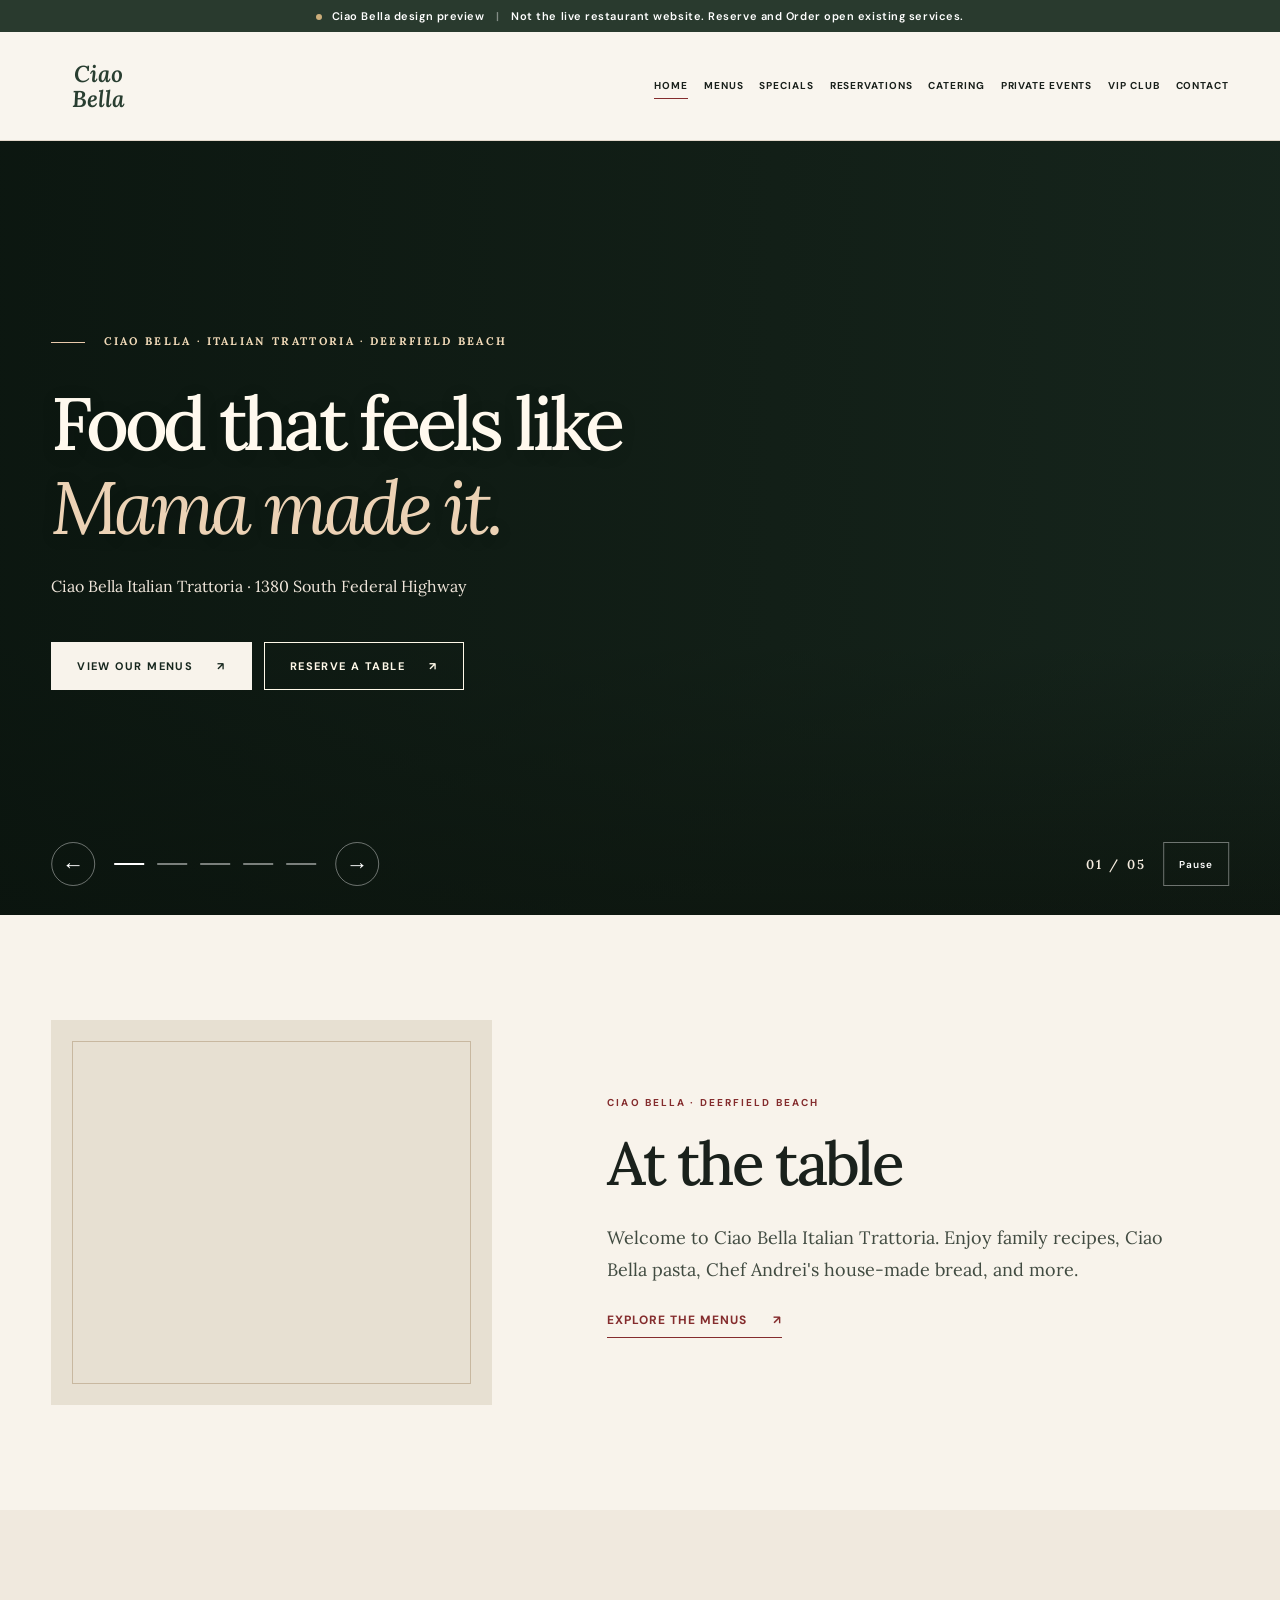
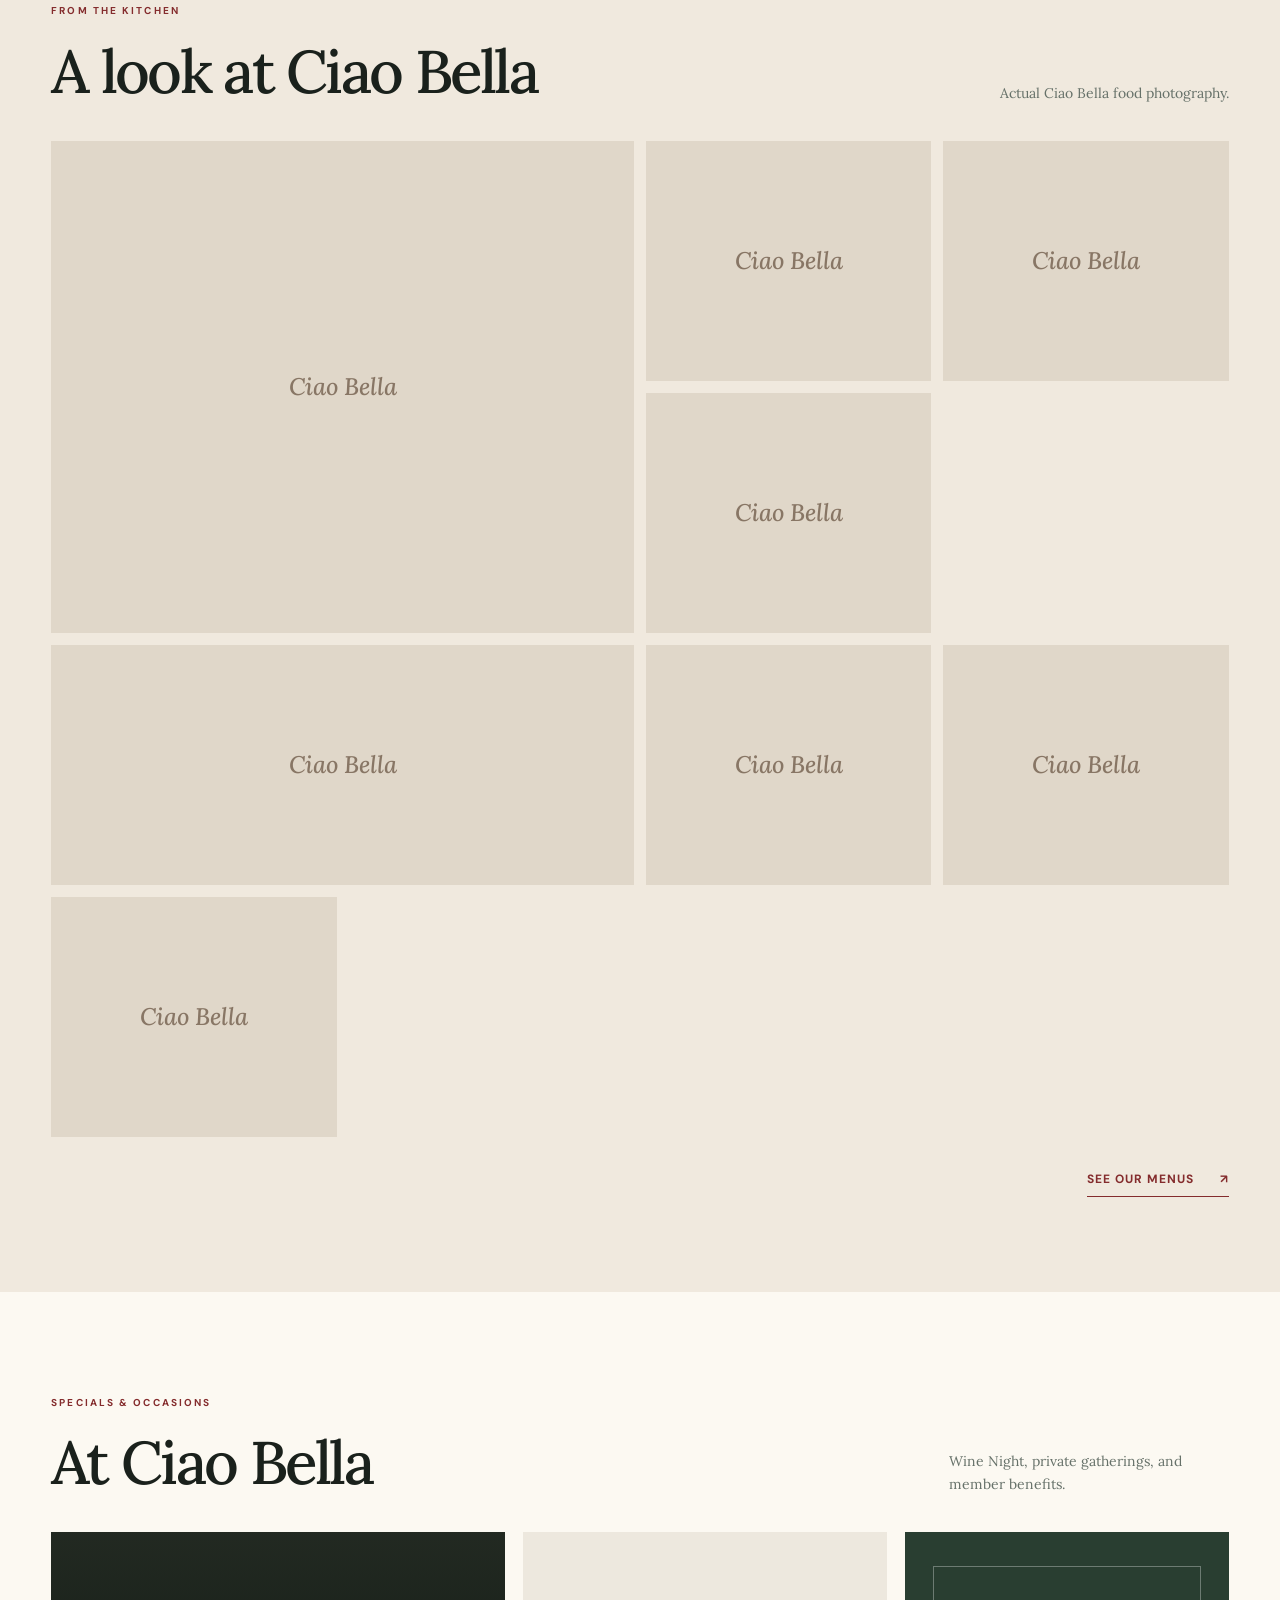
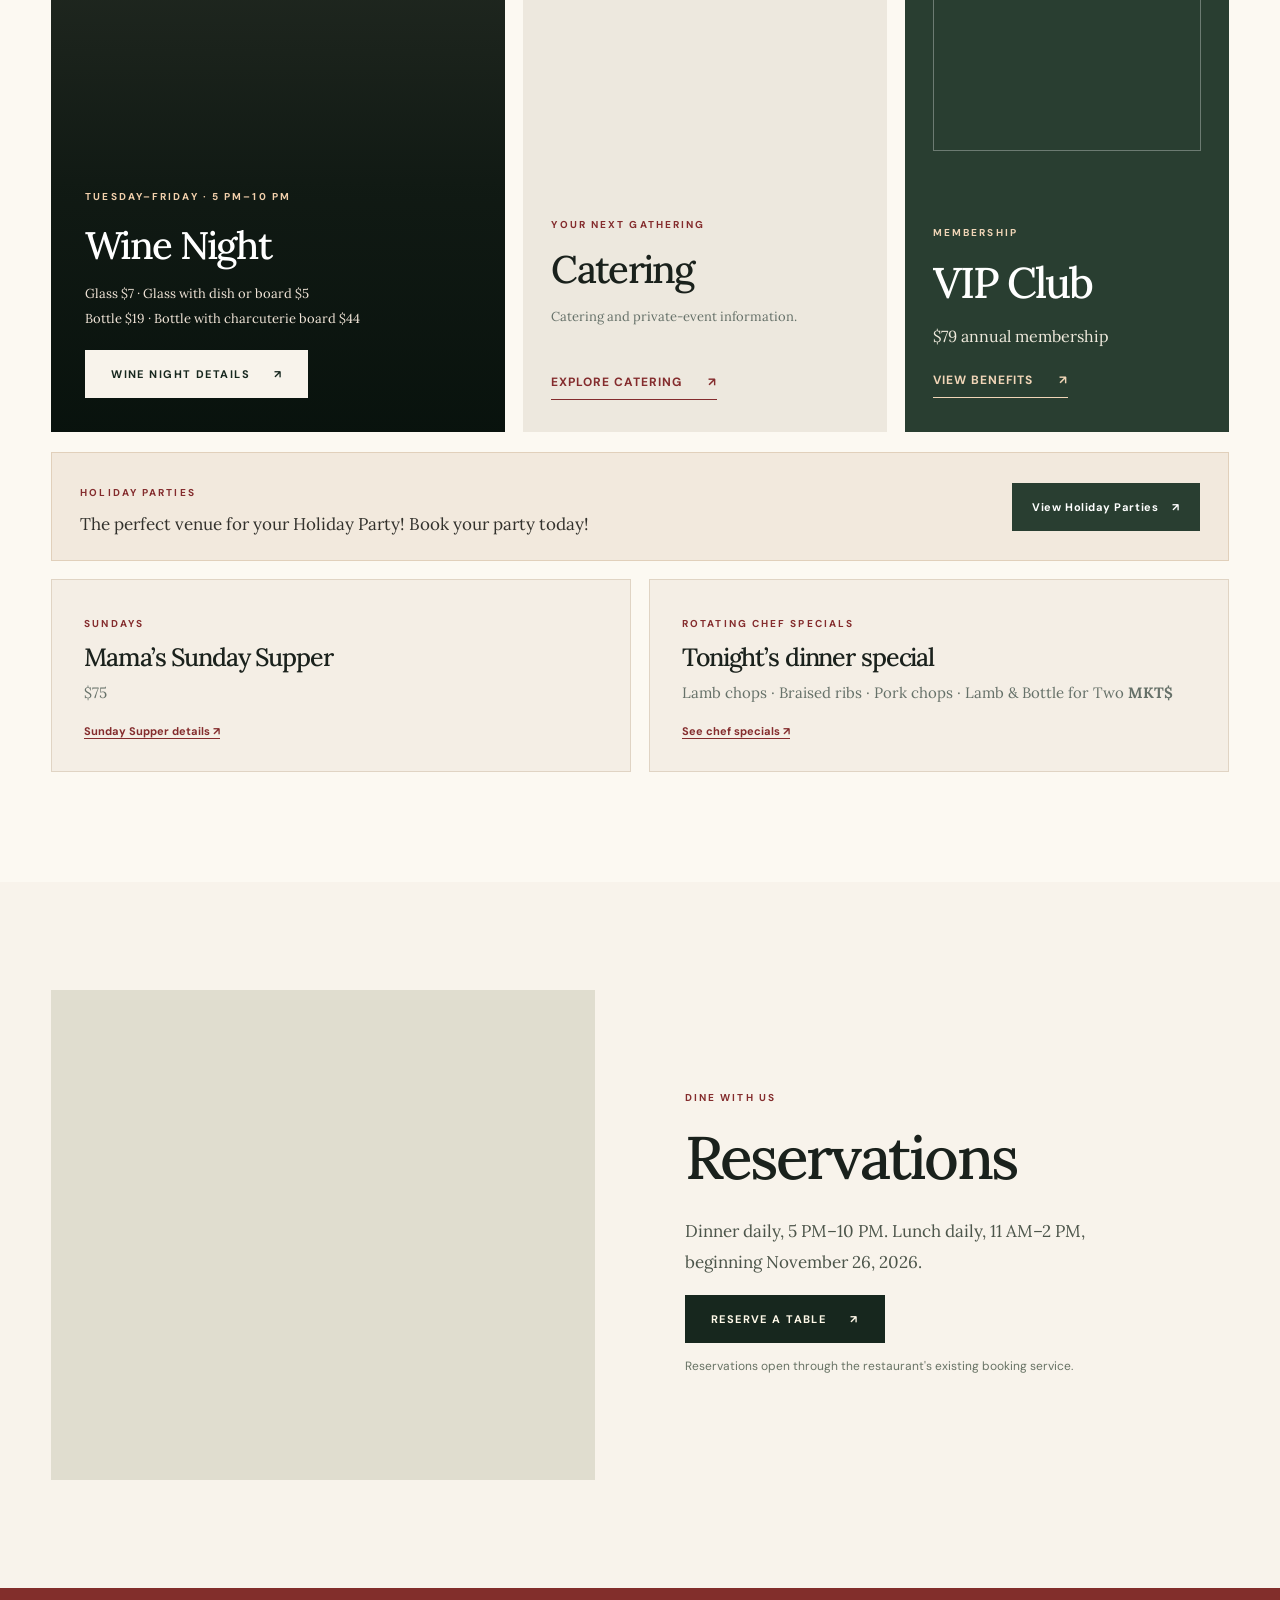
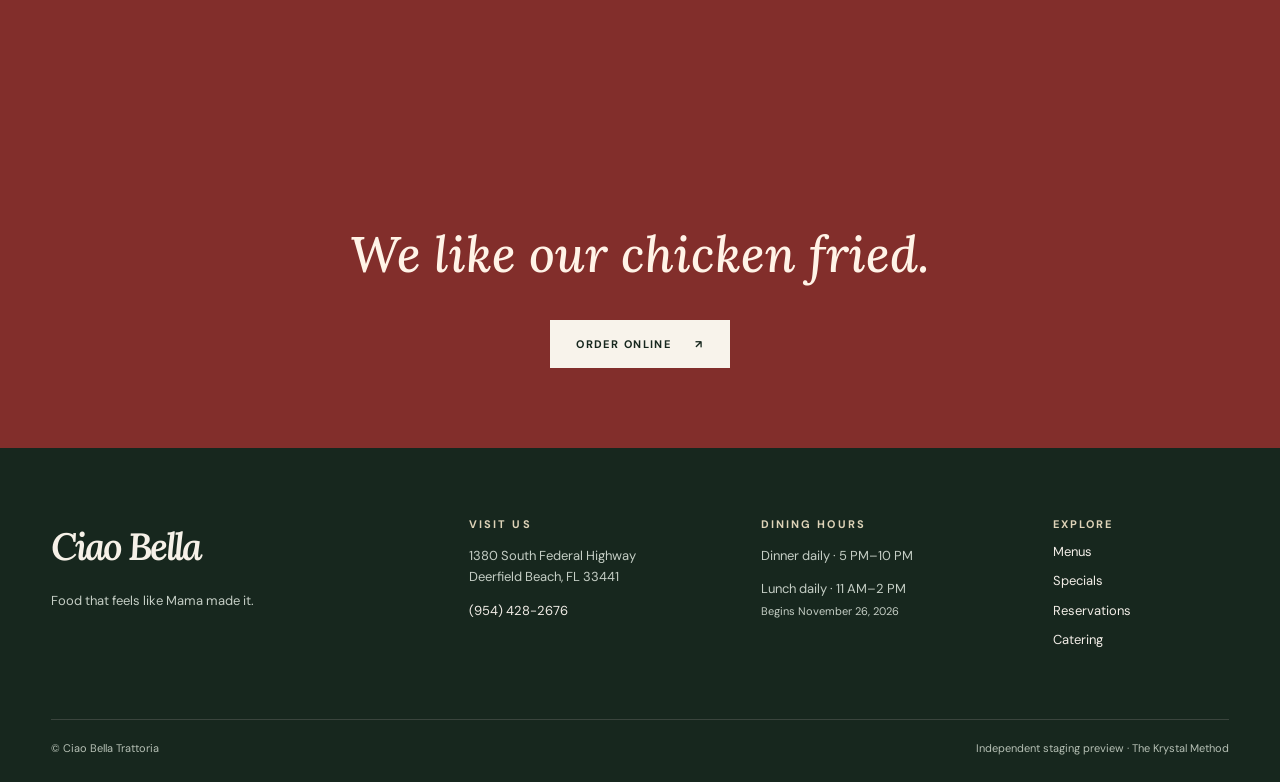
==== site/index.html @ 26177764 "P1/P2: prevent holiday overlay from inflating initial LCP and expose manual open button" ====
<!doctype html>
<html lang="en"><head><meta charset="utf-8"><meta name="viewport" content="width=device-width, initial-scale=1">
<meta name="robots" content="noindex,follow,noarchive"><meta name="theme-color" content="#18211b">
<meta name="description" content="Visit Ciao Bella Italian Trattoria in Deerfield Beach, Florida. Explore menus, Wine Night, current hours, reservations and catering."><title>Ciao Bella Italian Trattoria | Deerfield Beach, FL</title>
<link rel="preconnect" href="https://fonts.googleapis.com"><link rel="preconnect" href="https://fonts.gstatic.com" crossorigin>
<link href="https://fonts.googleapis.com/css2?family=Lora:wght@400;500;600;700&family=DM+Sans:wght@400;500;600;700&display=swap" rel="stylesheet">
<link rel="stylesheet" href="styles.css"><link rel="stylesheet" href="home.css"><script src="app.js" defer></script><script src="home.js" defer></script>
<meta property="og:site_name" content="Ciao Bella Italian Trattoria"><meta property="og:type" content="website"><meta property="og:locale" content="en_US">
<meta property="og:title" content="Ciao Bella Italian Trattoria | Deerfield Beach, FL"><meta property="og:description" content="Visit Ciao Bella Italian Trattoria in Deerfield Beach, Florida. Explore menus, Wine Night, current hours, reservations and catering.">
<meta property="og:url" content="https://krystal929-afk.github.io/Ciao-Bella/index.html"><meta property="og:image" content="https://krystal929-afk.github.io/Ciao-Bella/assets/3635.webp">
<meta property="og:image:alt" content="Authentic food photography from Ciao Bella Italian Trattoria">
<meta name="twitter:card" content="summary_large_image"><link rel="icon" type="image/png" href="assets/3640.png">
<link rel="preload" as="image" href="assets/3635.webp" fetchpriority="high">
<script type="application/ld+json">{"@context":"https://schema.org","@type":"Restaurant","@id":"https://krystal929-afk.github.io/Ciao-Bella/#restaurant","name":"Ciao Bella Italian Trattoria","servesCuisine":"Italian","telephone":"+1-954-428-2676","address":{"@type":"PostalAddress","streetAddress":"1380 South Federal Highway","addressLocality":"Deerfield Beach","addressRegion":"FL","postalCode":"33441","addressCountry":"US"},"openingHoursSpecification":[{"@type":"OpeningHoursSpecification","dayOfWeek":["Monday","Tuesday","Wednesday","Thursday","Friday","Saturday","Sunday"],"opens":"17:00","closes":"22:00"}],"menu":"https://krystal929-afk.github.io/Ciao-Bella/menus.html"}</script>
</head>
<body class="home-upgrade">
<div class="preview"><span class="dot" aria-hidden="true"></span> Ciao Bella design preview <span class="preview-split">|</span> Not the live restaurant website. Reserve and Order open existing services.</div>
<header class="header"><div class="header-inner">
<a class="brand cb-header-brand" href="index.html" aria-label="Ciao Bella Trattoria home"><img class="cb-header-logo" src="assets/3640.png" alt="Ciao Bella Italian Trattoria" width="88" height="88"><span class="cb-fallback-logo" aria-hidden="true">Ciao Bella</span></a>
<button class="nav-toggle" aria-expanded="false" aria-controls="site-navigation" aria-label="Open navigation"><span></span><span></span><span></span></button>
<nav id="site-navigation" class="nav" aria-label="Main navigation"><a class="active" href="index.html" aria-current="page">Home</a><a class="" href="menus.html" >Menus</a><a class="" href="specials.html" >Specials</a><a class="" href="reservations.html" >Reservations</a><a class="" href="catering.html" >Catering</a><a class="" href="events.html" >Private Events</a><a class="" href="vip.html" >VIP Club</a><a class="" href="contact.html" >Contact</a></nav></div></header>
<main id="main" class="cb-main">
<section class="cb-hero" aria-roledescription="carousel" aria-label="Ciao Bella restaurant photography">
  <div class="cb-slides" id="cbHeroSlides"><figure class="cb-slide is-active" data-hero-slide aria-hidden="false"><img src="assets/3635.webp" alt="Ciao Bella seafood presented on a wooden serving board" style="object-position:center 48%" fetchpriority="high" loading="eager" decoding="async" width="1440" height="1440"></figure>
<figure class="cb-slide " data-hero-slide aria-hidden="true"><img data-src="assets/3639.webp" alt="Ciao Bella pizza served on a white plate" style="object-position:center 55%" loading="lazy" decoding="async" width="1440" height="1440"></figure>
<figure class="cb-slide " data-hero-slide aria-hidden="true"><img data-src="assets/3647.webp" alt="Ciao Bella salmon dish with tomatoes and mozzarella" style="object-position:center 48%" loading="lazy" decoding="async" width="1440" height="1440"></figure>
<figure class="cb-slide " data-hero-slide aria-hidden="true"><img data-src="assets/3650.webp" alt="Ciao Bella calamari platter with marinara sauce and lemon" style="object-position:center 55%" loading="lazy" decoding="async" width="1440" height="1440"></figure>
<figure class="cb-slide " data-hero-slide aria-hidden="true"><img data-src="assets/3656.webp" alt="Ciao Bella pasta with shrimp" style="object-position:center 53%" loading="lazy" decoding="async" width="1440" height="1440"></figure></div>
  <div class="cb-hero-shade" aria-hidden="true"></div>
  <div class="cb-hero-content container">
    <div class="cb-hero-label"><span class="cb-ornament"></span> CIAO BELLA · ITALIAN TRATTORIA · DEERFIELD BEACH</div>
    <h1>Food that feels like<br><em>Mama made it.</em></h1>
    <p>Ciao Bella Italian Trattoria · 1380 South Federal Highway</p>
    <div class="cb-actions"><a class="cb-cta cb-cta-light" href="menus.html">View our menus<span aria-hidden="true">↗</span></a><a class="cb-cta cb-cta-line" href="https://ciaobellatrattoria.com/reservations?destination=reservations&promotion=reservations&source=pop_up&spot_id=344525" target="_blank" rel="noopener noreferrer">Reserve a table<span aria-hidden="true">↗</span></a></div>
  </div>
  <div class="cb-hero-bottom container">
    <div class="cb-carousel-nav" aria-label="Food photo controls">
      <button class="cb-carousel-arrow" type="button" data-slide-prev aria-label="Previous photo">←</button>
      <div class="cb-dots" role="group" aria-label="Choose hero photo"><button type="button" class="cb-dot active" aria-label="Show photo 1" aria-pressed="true" data-slide-to="0"></button><button type="button" class="cb-dot " aria-label="Show photo 2" aria-pressed="false" data-slide-to="1"></button><button type="button" class="cb-dot " aria-label="Show photo 3" aria-pressed="false" data-slide-to="2"></button><button type="button" class="cb-dot " aria-label="Show photo 4" aria-pressed="false" data-slide-to="3"></button><button type="button" class="cb-dot " aria-label="Show photo 5" aria-pressed="false" data-slide-to="4"></button></div>
      <button class="cb-carousel-arrow" type="button" data-slide-next aria-label="Next photo">→</button>
    </div>
    <p class="cb-count" aria-live="off"><span id="cbSlideNumber">01</span> / 05</p>
    <button type="button" class="cb-pause" data-slide-pause aria-label="Pause photo carousel">Pause</button>
  </div>
</section>
<section class="cb-intro section container">
  <div class="cb-intro-mark cb-reveal"><img src="assets/3640.png" alt="Ciao Bella Italian Trattoria original restaurant logo" width="420" height="420" loading="lazy" decoding="async"></div>
  <div class="cb-intro-copy cb-reveal"><span class="cb-kicker">CIAO BELLA · DEERFIELD BEACH</span><h2>At the table</h2><p>Welcome to Ciao Bella Italian Trattoria. Enjoy family recipes, Ciao Bella pasta, Chef Andrei's house-made bread, and more.</p><a class="cb-textlink" href="menus.html">Explore the menus <span aria-hidden="true">↗</span></a></div>
</section>
<section class="cb-gallery-section section" id="gallery"><div class="container">
  <div class="cb-section-header cb-reveal"><div><span class="cb-kicker">FROM THE KITCHEN</span><h2>A look at Ciao Bella</h2></div><p>Actual Ciao Bella food photography.</p></div>
  <div class="cb-gallery-grid"><button class="cb-gallery-card cb-reveal" type="button" data-gallery="0" aria-label="View photo 1: Seafood on a wooden serving board"><img src="assets/3635.webp" alt="Seafood on a wooden serving board" width="1000" height="1000" loading="lazy" decoding="async"><span class="cb-gallery-expand" aria-hidden="true">↗</span></button>
<button class="cb-gallery-card cb-reveal" type="button" data-gallery="1" aria-label="View photo 2: Close-up of a freshly baked pizza"><img src="assets/3636.webp" alt="Close-up of a freshly baked pizza" width="1000" height="1000" loading="lazy" decoding="async"><span class="cb-gallery-expand" aria-hidden="true">↗</span></button>
<button class="cb-gallery-card cb-reveal" type="button" data-gallery="2" aria-label="View photo 3: Breaded Italian entrée served with pasta"><img src="assets/3637.webp" alt="Breaded Italian entrée served with pasta" width="1000" height="1000" loading="lazy" decoding="async"><span class="cb-gallery-expand" aria-hidden="true">↗</span></button>
<button class="cb-gallery-card cb-reveal" type="button" data-gallery="3" aria-label="View photo 4: Pizza on a white plate"><img src="assets/3639.webp" alt="Pizza on a white plate" width="1000" height="1000" loading="lazy" decoding="async"><span class="cb-gallery-expand" aria-hidden="true">↗</span></button>
<button class="cb-gallery-card cb-reveal" type="button" data-gallery="4" aria-label="View photo 5: Salmon, tomatoes, and mozzarella on a plate"><img src="assets/3647.webp" alt="Salmon, tomatoes, and mozzarella on a plate" width="1000" height="1000" loading="lazy" decoding="async"><span class="cb-gallery-expand" aria-hidden="true">↗</span></button>
<button class="cb-gallery-card cb-reveal" type="button" data-gallery="5" aria-label="View photo 6: Calamari platter with lemon and sauce"><img src="assets/3650.webp" alt="Calamari platter with lemon and sauce" width="1000" height="1000" loading="lazy" decoding="async"><span class="cb-gallery-expand" aria-hidden="true">↗</span></button>
<button class="cb-gallery-card cb-reveal" type="button" data-gallery="6" aria-label="View photo 7: Tiramisu on a white plate"><img src="assets/3653.webp" alt="Tiramisu on a white plate" width="1000" height="1000" loading="lazy" decoding="async"><span class="cb-gallery-expand" aria-hidden="true">↗</span></button>
<button class="cb-gallery-card cb-reveal" type="button" data-gallery="7" aria-label="View photo 8: Shrimp pasta served in a bowl"><img src="assets/3656.webp" alt="Shrimp pasta served in a bowl" width="1000" height="1000" loading="lazy" decoding="async"><span class="cb-gallery-expand" aria-hidden="true">↗</span></button></div>
  <div class="cb-below-gallery cb-reveal"><a class="cb-textlink" href="menus.html">See our menus <span aria-hidden="true">↗</span></a></div>
</div></section>
<section class="cb-specials section" id="promotions"><div class="container">
  <div class="cb-section-header cb-reveal"><div><span class="cb-kicker">SPECIALS &amp; OCCASIONS</span><h2>At Ciao Bella</h2></div><p>Wine Night, private gatherings, and member benefits.</p></div>
  <div class="cb-promo-cards">
    <article class="cb-promo cb-promo-wine cb-reveal"><img src="assets/3638.webp" alt="Ciao Bella wine display" loading="lazy" decoding="async" width="1440" height="960"><div class="cb-promo-overlay"></div><div class="cb-promo-content"><span class="cb-kicker">TUESDAY–FRIDAY · 5 PM–10 PM</span><h3>Wine Night</h3><p>Glass $7 · Glass with dish or board $5<br>Bottle $19 · Bottle with charcuterie board $44</p><button type="button" class="cb-cta cb-cta-light" data-promo="wine">Wine Night details <span aria-hidden="true">↗</span></button></div></article>
    <article class="cb-promo cb-promo-catering cb-reveal"><div class="cb-promo-picture"><img src="assets/3656.webp" alt="Ciao Bella shrimp pasta" loading="lazy" decoding="async" width="1440" height="1109"></div><div class="cb-promo-body"><span class="cb-kicker">YOUR NEXT GATHERING</span><h3>Catering</h3><p>Catering and private-event information.</p><button type="button" class="cb-textlink cb-text-button" data-promo="catering">Explore catering <span aria-hidden="true">↗</span></button></div></article>
    <article class="cb-promo cb-promo-vip cb-reveal"><div class="cb-promo-vip-logo"><img src="assets/3640.png" alt="" loading="lazy" decoding="async" width="260" height="260"></div><div class="cb-promo-vip-body"><span class="cb-kicker">MEMBERSHIP</span><h3>VIP Club</h3><p>$79 annual membership</p><button type="button" class="cb-textlink cb-text-button" data-promo="vip">View benefits <span aria-hidden="true">↗</span></button></div></article>
  </div>
  <div class="cb-holiday-quick cb-reveal"><div><span class="cb-kicker">HOLIDAY PARTIES</span><p>The perfect venue for your Holiday Party! Book your party today!</p></div><button type="button" class="cb-holiday-show" data-open-holiday>View Holiday Parties <span aria-hidden="true">↗</span></button></div>
  <div class="cb-weekly-strip cb-reveal"><div><span class="cb-kicker">SUNDAYS</span><h3>Mama’s Sunday Supper</h3><p>$75</p><a href="specials.html#sunday-supper">Sunday Supper details ↗</a></div><div><span class="cb-kicker">ROTATING CHEF SPECIALS</span><h3>Tonight’s dinner special</h3><p>Lamb chops · Braised ribs · Pork chops · Lamb &amp; Bottle for Two <strong>MKT$</strong></p><a href="specials.html#chef-specials">See chef specials ↗</a></div></div>
</div></section>
<section class="cb-visit section container"><div class="cb-visit-photo cb-reveal"><img src="assets/3637.webp" alt="Ciao Bella Italian entrée with pasta" loading="lazy" decoding="async" width="1440" height="1440"></div><div class="cb-visit-copy cb-reveal"><span class="cb-kicker">DINE WITH US</span><h2>Reservations</h2><p>Dinner daily, 5 PM–10 PM. Lunch daily, 11 AM–2 PM, beginning November 26, 2026.</p><a class="cb-cta cb-cta-dark" href="https://ciaobellatrattoria.com/reservations?destination=reservations&promotion=reservations&source=pop_up&spot_id=344525" target="_blank" rel="noopener noreferrer">Reserve a table <span aria-hidden="true">↗</span></a><p class="cb-service-note">Reservations open through the restaurant's existing booking service.</p></div></section>
<section class="cb-closing"><div class="container cb-closing-inner cb-reveal"><img src="assets/3640.png" alt="Ciao Bella Italian Trattoria logo" loading="lazy" decoding="async" width="160" height="160"><p>We like our chicken fried.</p><a class="cb-cta cb-cta-light" href="https://slicelife.com/restaurants/fl/deerfield-beach/33441/ciao-bella-trattoria-deerfield-beach/menu?destination=order&amp;promotion=order_online&amp;source=pop_up&amp;spot_id=344525" target="_blank" rel="noopener noreferrer">Order online <span aria-hidden="true">↗</span></a></div></section>
</main>
<div class="cb-mobile-actions" aria-label="Quick restaurant actions"><a href="https://ciaobellatrattoria.com/reservations?destination=reservations&promotion=reservations&source=pop_up&spot_id=344525" target="_blank" rel="noopener noreferrer">Reserve <span aria-hidden="true">↗</span></a><a href="https://slicelife.com/restaurants/fl/deerfield-beach/33441/ciao-bella-trattoria-deerfield-beach/menu?destination=order&amp;promotion=order_online&amp;source=pop_up&amp;spot_id=344525" target="_blank" rel="noopener noreferrer">Order online <span aria-hidden="true">↗</span></a></div>

<dialog id="cbHolidayDialog" class="cb-holiday-dialog" aria-labelledby="cbHolidayTitle" aria-describedby="cbHolidayCopy">
  <div class="cb-holiday-content">
    <button type="button" class="cb-holiday-close" data-close-holiday aria-label="Close Holiday Parties popup">×</button>
    <h2 id="cbHolidayTitle">HOLIDAY PARTIES</h2>
    <img class="cb-holiday-art" src="assets/holiday-party-original.jpg" alt="Original Holiday Party graphic: Making your Holiday Party Easy &amp; Fun! Weekends &amp; evenings are booking fast, so reach out for options &amp; availability. Can't wait to celebrate together!" width="1000" height="667" loading="eager" decoding="async">
    <p id="cbHolidayCopy">The perfect venue for your Holiday Party! Book your party today!</p>
    <a class="cb-holiday-book" href="https://ciaobellatrattoria.com/-party?destination=private_parties&amp;promotion=holiday_party&amp;source=pop_up&amp;spot_id=344525" target="_blank" rel="noopener noreferrer">Book your party</a>
  </div>
</dialog>
<dialog id="cbGalleryDialog" class="cb-gallery-dialog" aria-label="Ciao Bella photo viewer">
  <div class="cb-gallery-dialog-inner"><button class="cb-dialog-close" type="button" data-close-gallery aria-label="Close photo viewer">×</button><button type="button" class="cb-lightbox-arrow" data-gallery-prev aria-label="Previous gallery photo">←</button><figure><img id="cbGalleryLarge" src="" alt="" width="1200" height="1200"><figcaption id="cbGalleryCaption"></figcaption></figure><button type="button" class="cb-lightbox-arrow" data-gallery-next aria-label="Next gallery photo">→</button></div>
</dialog>
<dialog id="cbPromoDialog" class="cb-promo-dialog" aria-label="Ciao Bella promotion details">
 <button class="cb-dialog-close" type="button" data-close-promo aria-label="Close promotion">×</button>
 <div class="cb-promo-dialog-img" id="cbPromoImageWrap"><img id="cbPromoImage" src="" alt="" width="900" height="700"></div>
 <div class="cb-promo-dialog-body"><span class="cb-kicker" id="cbPromoLabel"></span><h2 id="cbPromoTitle"></h2><div id="cbPromoDescription"></div><a id="cbPromoLink" class="cb-cta cb-cta-dark" href="">Learn more <span aria-hidden="true">↗</span></a></div>
</dialog>
<footer class="footer"><div class="footer-main container">
<div class="footer-brand"><div class="brand-script">Ciao Bella</div><p>Food that feels like Mama made it.</p></div>
<div><div class="eyebrow light">VISIT US</div><address>1380 South Federal Highway<br>Deerfield Beach, FL 33441</address><a href="tel:+19544282676">(954) 428-2676</a></div>
<div><div class="eyebrow light">DINING HOURS</div><p>Dinner daily · 5 PM–10 PM</p><p>Lunch daily · 11 AM–2 PM<br><small>Begins November 26, 2026</small></p></div>
<div><div class="eyebrow light">EXPLORE</div><a href="menus.html">Menus</a><a href="specials.html">Specials</a><a href="reservations.html">Reservations</a><a href="catering.html">Catering</a></div>
</div><div class="footer-bottom container"><span>© Ciao Bella Trattoria</span><span>Independent staging preview · The Krystal Method</span></div></footer>
</body></html>
---- site/styles.css ----
:root{--ink:#1a211c;--muted:#667169;--cream:#f7f6f0;--white:#fff;--wine:#842c2d;--olive:#3a5947;--line:#deded5;--serif:"Lora",Georgia,serif;--sans:"DM Sans",Arial,sans-serif}*{box-sizing:border-box}html{scroll-behavior:smooth}body{margin:0;color:var(--ink);background:var(--white);font:16px/1.65 var(--sans);-webkit-font-smoothing:antialiased}a{color:inherit;text-underline-offset:4px}button,input,select,textarea{font:inherit}button{cursor:pointer}a:focus-visible,button:focus-visible,input:focus-visible,select:focus-visible,textarea:focus-visible{outline:3px solid var(--wine);outline-offset:3px}.container{width:min(1200px,calc(100% - 8vw));margin-inline:auto}.preview{background:#293a2e;color:#fff;text-align:center;padding:7px 18px;font-size:11px;font-weight:600;letter-spacing:.05em}.dot{display:inline-block;vertical-align:middle;width:6px;height:6px;border-radius:50%;background:#cbad7a;margin-right:6px}.preview-split{opacity:.42;margin:0 8px}.header{position:sticky;top:0;background:rgba(255,255,255,.97);z-index:20;border-bottom:1px solid var(--line);backdrop-filter:blur(12px)}.header-inner{margin:0 auto;padding:14px 4vw;max-width:1500px;display:flex;gap:36px;align-items:center;justify-content:space-between}.brand{display:flex;min-width:170px;flex-direction:column;text-decoration:none;line-height:1;text-align:center}.brand-script{font-family:var(--serif);font-size:29px;font-style:italic;letter-spacing:-.07em;font-weight:600}.brand-rule{font-size:8px;letter-spacing:.32em;margin-top:7px}.nav{display:flex;align-items:center;justify-content:flex-end;gap:clamp(8px,1.25vw,22px)}.nav a{white-space:nowrap;font-size:11px;text-decoration:none;font-weight:700;text-transform:uppercase;letter-spacing:.085em;padding:8px 0;position:relative}.nav a:after{content:"";height:1px;background:var(--wine);position:absolute;bottom:3px;left:0;width:0;transition:width .2s}.nav a.active:after,.nav a:hover:after{width:100%}.nav-toggle{display:none;border:0;background:transparent;padding:9px}.nav-toggle span{display:block;height:2px;width:24px;background:var(--ink);margin:5px}.eyebrow{font-size:11px;font-weight:700;letter-spacing:.19em;text-transform:uppercase;color:var(--wine)}.eyebrow.light{color:#ded3b8}.tiny-line{display:inline-block;width:25px;border-top:1px solid var(--wine);margin:0 9px 4px 0}h1,h2,h3,p{margin-top:0}h1,h2,h3{font-family:var(--serif);font-weight:500;letter-spacing:-.045em;line-height:1.15}h1{font-size:clamp(44px,5.3vw,86px)}h2{font-size:clamp(32px,3.5vw,51px)}h3{font-size:clamp(21px,2vw,31px)}p{color:var(--muted)}.hero{background:var(--cream);overflow:hidden}.hero-inner{min-height:655px;display:grid;grid-template-columns:1.05fr .95fr;align-items:stretch}.hero-copy{padding:125px 48px 105px 0;display:flex;align-items:flex-start;flex-direction:column;justify-content:center}.hero h1{max-width:720px;margin:30px 0 20px}.hero h1 em{font-weight:400;color:var(--wine)}.hero-lede{font-family:var(--serif);font-size:18px}.buttons{display:flex;flex-wrap:wrap;gap:12px;margin-top:24px}.btn{display:inline-flex;align-items:center;justify-content:space-between;gap:30px;min-height:50px;padding:13px 23px;font-weight:700;font-size:11px;letter-spacing:.09em;text-transform:uppercase;text-decoration:none;border:1px solid transparent;transition:transform .2s,background .2s,color .2s}.btn:hover{transform:translateY(-2px)}.btn-dark{background:var(--ink);color:white}.btn-dark:hover{background:var(--wine)}.btn-outline{border-color:var(--ink);color:var(--ink);background:transparent}.btn-outline:hover{background:var(--ink);color:white}.btn-text{padding-left:0;border-bottom:1px solid var(--wine);min-height:auto;color:var(--wine)}.btn-cream{color:var(--ink);background:var(--cream)}.hero-note{font-size:12px;margin-top:42px;letter-spacing:.04em}.hero-art{background:var(--olive);position:relative;display:grid;place-items:center;padding:56px 48px;min-height:560px;color:#f1e9d5}.hero-frame{height:90%;max-height:570px;width:100%;border:1px solid rgba(246,233,210,.48);outline:1px solid rgba(246,233,210,.3);outline-offset:11px;display:flex;flex-direction:column;justify-content:space-between;align-items:center;padding:26px 16px;text-align:center}.frame-top,.frame-bottom{font-size:10px;font-weight:600;letter-spacing:.3em}.frame-bottom{letter-spacing:.16em}.frame-bottom span{padding:0 8px}.hero-type{font-family:var(--serif);font-size:clamp(60px,7vw,105px);font-weight:400;line-height:.92;letter-spacing:-.09em}.hero-type em{font-weight:400;color:#e4d1b1}.art-side{position:absolute;bottom:29px;right:18px;font-size:9px;letter-spacing:.24em;writing-mode:vertical-rl}.section{padding-block:105px}.section-small{padding-block:55px 115px}.section-heading{display:flex;align-items:end;justify-content:space-between;gap:25px;margin-bottom:45px}.section-heading h2{margin:11px 0 0}.section-heading p{max-width:270px;font-size:14px;margin:0 0 8px}.signature-grid{display:grid;grid-template-columns:repeat(5,1fr);border-top:1px solid var(--line);border-bottom:1px solid var(--line)}.signature-tile{min-height:220px;padding:30px 22px 24px;border-right:1px solid var(--line)}.signature-tile:first-child{padding-left:0}.signature-tile:last-child{border-right:0}.tile-no{color:var(--wine);font:500 12px var(--serif);margin-bottom:35px}.signature-tile h3{font-size:23px}.signature-tile p{font-size:13px;line-height:1.65}.section-action{margin-top:28px}.sand{background:var(--cream)}.promo-grid{display:grid;grid-template-columns:1.4fr 1fr 1fr;gap:16px}.promo-feature{grid-row:span 2;min-height:430px;background:var(--ink);color:#faf3e6;padding:52px;display:flex;flex-direction:column;justify-content:end;position:relative}.promo-feature:before{content:"";position:absolute;top:30px;left:30px;right:30px;height:1px;background:#6b756c}.promo-feature h3{font-size:clamp(40px,4vw,66px);margin:15px 0}.promo-feature p{color:#e4e3dc}.promo-feature .eyebrow{color:#bda783}.promo-card{min-height:208px;padding:28px;border:1px solid #e3e0d6;background:#fff;display:flex;flex-direction:column}.promo-card h3{font-size:26px;margin:13px 0}.promo-card p{font-size:13px}.inline-link{display:inline-flex;align-items:center;gap:6px;text-decoration:none;border-bottom:1px solid currentColor;width:max-content;max-width:100%;font-size:12px;font-weight:700;margin-top:auto;padding-bottom:5px}.promo-feature .inline-link{color:#f5debd}.price{font:600 27px var(--serif);color:var(--wine)}.reserve-split{display:grid;grid-template-columns:1fr 1fr;gap:80px}.split-copy h2{margin:18px 0}.split-copy p{max-width:430px}.border-left{border-left:1px solid var(--line);padding-left:80px}.closing{background:var(--wine);color:white;text-align:center;padding:105px 0}.closing h2{font-size:clamp(40px,5vw,70px);margin:18px auto}.closing p{color:#f3e6df}.closing .btn{margin-top:17px}.footer{background:var(--ink);color:#f6f1e8}.footer-main{padding:67px 0 60px;display:grid;grid-template-columns:1.5fr 1fr 1fr .7fr;gap:40px}.footer-main p,.footer-main address{font-size:13px;color:#c5cec5;font-style:normal;margin:12px 0}.footer-main a{display:block;color:#f2ede7;text-decoration:none;font-size:13px;margin:8px 0}.footer-brand .brand-script{font-size:38px}.footer-bottom{border-top:1px solid #3a443d;padding:19px 0 25px;display:flex;justify-content:space-between;gap:15px;color:#b6c0b5;font-size:11px}.footer small{font-size:11px}.page-hero{padding-top:100px;padding-bottom:50px;border-bottom:1px solid var(--line)}.page-hero h1{margin:12px 0 18px}.page-hero p{max-width:670px;font-size:17px}.tabs{display:flex;gap:12px;flex-wrap:wrap;border-bottom:1px solid var(--line);margin-bottom:40px}.tab{background:none;border:none;padding:15px 20px 20px;font-weight:700;font-size:12px;letter-spacing:.06em;color:var(--muted);border-bottom:2px solid transparent}.tab.selected{border-color:var(--wine);color:var(--wine)}.menu-panel{display:none}.menu-panel.is-active{display:block}.menu-panel-heading{display:flex;justify-content:space-between;align-items:end;border-bottom:1px solid var(--line);gap:20px;padding-bottom:18px}.menu-panel-heading h2{margin:0}.menu-panel-heading span{color:var(--muted);font-size:12px}.menu-list{display:grid;grid-template-columns:1fr 1fr;gap:0 55px}.menu-item{padding:24px 0;border-bottom:1px solid var(--line);display:flex;gap:16px;justify-content:space-between}.menu-item h3{font-size:23px;margin:0 0 6px}.menu-item p{font-size:12px;margin:0}.menu-item strong{white-space:nowrap;font:600 18px var(--serif);color:var(--wine)}.menu-footer{background:var(--cream);margin-top:44px;padding:25px 30px}.menu-footer p{font-size:13px;margin:4px 0}.content-note{font-size:11px;color:var(--muted);padding:20px 0}.detail-grid{display:grid;grid-template-columns:1fr 1fr;gap:20px}.detail-card{background:var(--cream);padding:44px;min-height:350px;scroll-margin-top:120px}.detail-card h2{margin:19px 0 26px}.prices div{display:flex;justify-content:space-between;gap:25px;padding:13px 0;border-bottom:1px solid var(--line);font-size:14px}.prices b{font-family:var(--serif);font-size:17px;white-space:nowrap;color:var(--wine)}.huge-price{font:600 58px var(--serif);color:var(--wine)}.card-foot{font-size:13px;margin-top:24px}.layout-form{display:grid;grid-template-columns:.75fr 1.25fr;gap:75px}.layout-form h2{margin:20px 0}.layout-form p{font-size:14px}.demo-form{background:var(--cream);padding:32px}.demo-form fieldset{border:0;padding:0;margin:0}.form-row{display:grid;grid-template-columns:1fr 1fr;gap:16px}.demo-form label{display:block;font-size:11px;text-transform:uppercase;font-weight:700;letter-spacing:.07em;margin-bottom:20px}.demo-form input,.demo-form select,.demo-form textarea{width:100%;background:white;border:1px solid #d9ded6;margin-top:8px;padding:12px;min-height:45px;border-radius:0;color:#4b524b}.demo-form fieldset[disabled]{opacity:.84}.demo-form .btn{font-size:10px;min-height:40px}.vip-wrap{display:grid;grid-template-columns:.8fr 1.2fr;gap:80px}.vip-price{background:var(--olive);color:white;padding:55px 45px}.vip-price p{color:#e0e8dd}.vip-price .eyebrow{color:#e8cdb8}.vip-number{font:600 70px var(--serif);margin:24px 0}.vip-number span{font:400 20px var(--sans)}.benefit-list{list-style:none;padding:0;margin:23px 0 30px}.benefit-list li{padding:16px 0;border-bottom:1px solid var(--line)}.benefit-list li:before{content:"✦";color:var(--wine);padding-right:14px}.contact-wrap{display:grid;grid-template-columns:1fr 1fr;gap:70px}.contact-block{padding:35px;border:1px solid var(--line)}.contact-block h2{margin:16px 0}.contact-block p{margin-bottom:20px}.contact-hours{margin-top:36px}
@media(max-width:1200px){.nav{gap:12px}.nav a{font-size:10px}.brand{min-width:130px}.header-inner{gap:24px}.signature-grid{grid-template-columns:repeat(3,1fr)}.signature-tile:nth-child(3){border-right:0}.signature-tile:nth-child(n+4){border-top:1px solid var(--line)}.signature-tile:nth-child(4){padding-left:0}}
@media(max-width:970px){.nav-toggle{display:block}.nav{display:none;position:absolute;top:100%;left:0;right:0;background:white;border-bottom:1px solid var(--line);padding:18px 5vw 26px;flex-direction:column;align-items:stretch;gap:0;box-shadow:0 18px 30px #0001}.nav.open{display:flex}.nav a{font-size:13px;padding:11px 0}.header-inner{min-height:75px}.hero-inner{grid-template-columns:1fr 1fr;min-height:560px}.hero-copy{padding:70px 30px 75px 0}.hero-art{padding:42px}.hero-type{font-size:75px}.promo-grid{grid-template-columns:1fr 1fr}.promo-feature{grid-row:span 2}.reserve-split{gap:40px}.border-left{padding-left:40px}.footer-main{grid-template-columns:1fr 1fr}.layout-form{gap:35px}}
@media(max-width:680px){.container{width:calc(100% - 40px)}.preview{font-size:10px;line-height:1.4}.preview-split{margin:0 3px}.header-inner{padding:12px 20px}.hero-inner{display:flex;flex-direction:column}.hero-copy{padding:72px 0 56px}.hero h1{font-size:clamp(42px,11vw,67px)}.hero-art{min-height:370px;padding:40px 46px}.hero-frame{min-height:300px}.hero-type{font-size:72px}.art-side{right:8px}.section{padding:67px 0}.section-small{padding:35px 0 70px}.section-heading{align-items:start;flex-direction:column;gap:12px;margin-bottom:28px}.signature-grid{grid-template-columns:1fr 1fr}.signature-tile{min-height:180px;padding:20px 16px}.signature-tile:first-child{padding-left:16px}.signature-tile:nth-child(odd){border-right:1px solid var(--line)}.signature-tile:nth-child(even){border-right:0}.signature-tile:nth-child(n+3){border-top:1px solid var(--line)}.signature-tile:nth-child(4){padding-left:16px}.signature-tile h3{font-size:20px}.tile-no{margin-bottom:18px}.promo-grid,.reserve-split,.detail-grid,.layout-form,.vip-wrap,.contact-wrap{grid-template-columns:1fr;gap:18px}.promo-feature{grid-row:auto;min-height:330px;padding:35px}.promo-card{min-height:185px}.border-left{border-left:0;border-top:1px solid var(--line);padding:45px 0 0}.reserve-split{gap:50px}.footer-main{grid-template-columns:1fr 1fr;gap:25px;padding:48px 0}.footer-brand{grid-column:span 2}.footer-bottom{flex-direction:column}.page-hero{padding:60px 0 35px}.page-hero h1{font-size:51px}.page-hero p{font-size:15px}.tabs{gap:0}.tab{padding:12px 8px;font-size:10px}.menu-panel-heading{align-items:start;flex-direction:column}.menu-list{grid-template-columns:1fr}.detail-card{padding:27px;min-height:270px}.form-row{grid-template-columns:1fr;gap:0}.demo-form{padding:22px}.vip-price{padding:36px 30px}.contact-block{padding:25px}.closing{padding:75px 0}}
@media(prefers-reduced-motion:reduce){*,*:before,*:after{scroll-behavior:auto!important;transition:none!important}}

/* Mobile-first accessibility hardening. */
.nav-toggle{min-width:48px;min-height:48px;display:none;align-items:center;justify-content:center;flex-direction:column}
.menu-panel:focus-visible{outline:3px solid var(--wine);outline-offset:4px}
.tab{min-height:44px}
.menu-item{min-width:0}
.menu-item h3,.menu-item p,.detail-card,.page-hero p{overflow-wrap:anywhere}
@media(max-width:970px){
 .nav-toggle{display:flex}
 .nav a{min-height:44px;display:flex;align-items:center}
 .nav.open{display:flex}
}
@media(max-width:680px){
 .container{width:calc(100% - 40px)}
 .footer-main a{min-height:40px;display:flex;align-items:center}
 .form-row{grid-template-columns:minmax(0,1fr)}
 .demo-form input,.demo-form select,.demo-form textarea{font-size:16px}
 .demo-form .btn{min-height:44px;white-space:normal;overflow-wrap:anywhere}
}
@media(max-width:380px){
 .page-hero h1{font-size:clamp(35px,12vw,51px)}
 .tabs{gap:0}
 .tab{padding-inline:8px}
 .signature-grid{grid-template-columns:minmax(0,1fr) minmax(0,1fr)}
}


/* Pre-launch accessibility and complete HTML menu review */
.menu-warning{font:12px/1.55 var(--sans);padding:11px 15px;background:#f7f2e8;color:#584739;border-left:3px solid var(--wine)}
.menu-category-tabs{position:relative;overflow-x:auto;flex-wrap:nowrap;scrollbar-width:thin;gap:5px}
.menu-category-tabs .tab{flex:0 0 auto;white-space:nowrap;padding:16px 19px;min-height:49px}
.menu-panel[hidden]{display:none!important}
.menu-subsection{margin:52px 0 34px;scroll-margin-top:135px}
.menu-subsection-heading{border-bottom:1px solid #d4d3c8;display:flex;justify-content:space-between;align-items:end;gap:25px;padding-bottom:12px}
.menu-subsection-heading h3{font:500 clamp(24px,3vw,34px)/1.2 var(--serif);margin:0}
.menu-subsection-heading p{font-size:12px;max-width:360px;margin:0}
.menu-item h4{font:500 clamp(18px,2vw,23px)/1.28 var(--serif);margin:0 0 5px;letter-spacing:-.025em}
.menu-item strong{font-size:16px;text-align:right}
.menu-item p{max-width:540px;font-size:13px}
.menu-v{font:600 11px var(--sans);color:var(--olive);letter-spacing:0;vertical-align:middle}
.menu-footer-actions{display:flex;gap:12px;flex-wrap:wrap;padding:27px 0}
.cb-service-route{display:grid;grid-template-columns:1.3fr .7fr;gap:70px}
.cb-service-route h2{margin:13px 0 20px}
.cb-service-route .buttons{margin-top:30px}
.cb-service-route .btn{white-space:normal;min-height:48px;gap:16px}
.cb-service-info{background:var(--cream);padding:35px;height:max-content}
.cb-service-info h3{margin:15px 0}
.cb-service-info a{overflow-wrap:anywhere}
@media(max-width:700px){.menu-subsection-heading{display:block}.menu-subsection-heading p{margin-top:10px}.menu-list{grid-template-columns:1fr}.cb-service-route{grid-template-columns:1fr;gap:30px}.menu-subsection{margin-top:30px}.menu-category-tabs .tab{padding:14px}.menu-item{padding:17px 0}.menu-item h4{font-size:19px}}
---- site/home.css ----
/* Ciao Bella homepage visual upgrade — intentionally scoped to home only. */
.home-upgrade{--cb-green:#293e31;--cb-green-deep:#17271e;--cb-parchment:#f4eee5;--cb-cream:#f8f3eb;--cb-wine:#842c2d;--cb-border:#d8cfbf;--cb-gold:#d4b18a;overflow-x:clip;background:var(--cb-cream)}
.home-upgrade .header{background:rgba(249,245,238,.98);border-bottom:1px solid #e3d8cb}
.home-upgrade .header-inner{min-height:92px}
.home-upgrade .cb-header-brand{position:relative;min-width:94px;width:94px;min-height:80px;display:grid;place-items:center}
.home-upgrade .cb-header-logo{width:84px;height:84px;object-fit:contain;display:block}
.home-upgrade .cb-fallback-logo{font:italic 600 23px var(--serif);display:none;line-height:1.1;text-align:center;color:var(--cb-green)}
.home-upgrade .cb-header-brand.image-missing .cb-header-logo{display:none}
.home-upgrade .cb-header-brand.image-missing .cb-fallback-logo{display:block}
.home-upgrade .nav a{font-size:10px;letter-spacing:.09em}
.home-upgrade .nav a:after{background:var(--cb-wine)}
.home-upgrade .cb-main{width:100%}
.home-upgrade .cb-hero{height:min(790px,86svh);min-height:630px;position:relative;background:var(--cb-green-deep);color:var(--cb-cream);isolation:isolate;overflow:hidden}
.home-upgrade .cb-slides,.home-upgrade .cb-slide,.home-upgrade .cb-hero-shade{position:absolute;inset:0}
.home-upgrade .cb-slide{margin:0;opacity:0;z-index:-3;transition:opacity 1500ms ease-in-out;pointer-events:none;overflow:hidden}
.home-upgrade .cb-slide.is-active{opacity:1;z-index:-2}
.home-upgrade .cb-slide img{display:block;width:100%;height:100%;object-fit:cover;transform:scale(1.06);transition:transform 9s linear;filter:saturate(.92)}
.home-upgrade .cb-slide.is-active img{transform:scale(1)}
.home-upgrade .cb-hero-shade{z-index:-1;background:linear-gradient(90deg,rgba(10,20,14,.85) 0%,rgba(13,23,16,.56) 54%,rgba(13,20,15,.12) 100%),linear-gradient(0deg,rgba(10,16,10,.65) 0%,transparent 35%);pointer-events:none}
.home-upgrade .cb-hero-content{height:100%;display:flex;align-items:flex-start;flex-direction:column;justify-content:center;position:relative;z-index:1;padding-block:72px 105px}
.home-upgrade .cb-hero-label{font-size:11px;line-height:1.5;letter-spacing:.21em;font-weight:700;color:#f2dbb9;margin-bottom:31px}
.home-upgrade .cb-ornament{display:inline-block;vertical-align:middle;width:34px;border-top:1px solid #e9caac;margin-right:13px}
.home-upgrade .cb-hero h1{font-family:var(--serif);font-size:clamp(43px,5.8vw,87px);letter-spacing:-.058em;line-height:1.13;max-width:910px;color:#fff9ee;margin:0 0 24px;text-shadow:0 3px 18px rgba(0,0,0,.13)}
.home-upgrade .cb-hero h1 em{font-weight:400;color:#ecd2b5}
.home-upgrade .cb-hero-content>p{color:#efe5da;font-family:var(--serif);font-size:16px}
.home-upgrade .cb-actions{display:flex;flex-wrap:wrap;gap:12px;margin-top:27px}
.home-upgrade .cb-cta{display:inline-flex;gap:24px;align-items:center;justify-content:space-between;text-decoration:none;padding:13px 25px;min-height:52px;font:700 11px var(--sans);letter-spacing:.13em;text-transform:uppercase;border:1px solid transparent;transition:transform .2s ease,background .2s ease,border-color .2s ease;color:inherit}
.home-upgrade .cb-cta:hover{transform:translateY(-3px)}
.home-upgrade .cb-cta-light{background:var(--cb-cream);color:var(--cb-green-deep)}
.home-upgrade .cb-cta-line{border-color:#fff9e9;color:#fff9e9}
.home-upgrade .cb-cta-dark{background:var(--cb-green-deep);color:#fff9e9}
.home-upgrade .cb-hero-bottom{position:absolute;bottom:29px;left:50%;transform:translateX(-50%);width:min(1200px,calc(100% - 8vw));display:flex;gap:16px;align-items:center;color:white;z-index:2}
.home-upgrade .cb-carousel-nav{display:flex;align-items:center;gap:17px}
.home-upgrade .cb-carousel-arrow,.home-upgrade .cb-pause{background:transparent;color:white;border:1px solid #ffffff65;border-radius:50%;width:44px;height:44px;font-size:22px;display:grid;place-items:center;transition:background .2s}
.home-upgrade .cb-carousel-arrow:hover,.home-upgrade .cb-pause:hover{background:#ffffff23}
.home-upgrade .cb-dots{display:flex;align-items:center;gap:9px}
.home-upgrade .cb-dot{width:25px;height:25px;border:0;background:transparent;padding:0;position:relative}
.home-upgrade .cb-dot:before{content:"";position:absolute;left:2px;right:2px;top:12px;height:2px;background:#ffffff73;transition:background .2s}
.home-upgrade .cb-dot.active:before{background:#fff}
.home-upgrade .cb-count{color:#f6ede0;margin:0 0 0 auto;font:600 13px var(--serif);letter-spacing:.2em}
.home-upgrade .cb-pause{width:auto;height:34px;min-width:66px;padding:0 8px;border-radius:0;font:600 10px var(--sans);letter-spacing:.09em}
.home-upgrade .cb-kicker{font:700 10px/1.4 var(--sans);letter-spacing:.21em;color:var(--cb-wine);text-transform:uppercase}
.home-upgrade .cb-intro{display:grid;grid-template-columns:.83fr 1.17fr;gap:clamp(40px,9vw,130px);align-items:center;padding-block:105px}
.home-upgrade .cb-intro-mark{background:#e7e0d2;min-height:385px;display:grid;place-items:center;position:relative}
.home-upgrade .cb-intro-mark:before{content:"";position:absolute;inset:21px;border:1px solid #c8b8a0}
.home-upgrade .cb-intro-mark img{width:min(73%,330px);height:auto;object-fit:contain;position:relative;mix-blend-mode:multiply}
.home-upgrade .cb-intro-copy h2,.home-upgrade .cb-section-header h2,.home-upgrade .cb-visit-copy h2{font-size:clamp(37px,4.7vw,61px);margin:14px 0 25px}
.home-upgrade .cb-intro-copy p{font-family:var(--serif);font-size:18px;line-height:1.8;max-width:570px;color:#414b41}
.home-upgrade .cb-textlink{border:0;border-bottom:1px solid var(--cb-wine);background:transparent;padding:0 0 9px;color:var(--cb-wine);text-decoration:none;font:700 12px var(--sans);letter-spacing:.08em;text-transform:uppercase;display:inline-flex;gap:26px;align-items:center;width:max-content;max-width:100%;transition:gap .2s}
.home-upgrade .cb-textlink:hover{gap:34px}
.home-upgrade .cb-gallery-section{background:#f0e9de;padding-block:85px 95px}
.home-upgrade .cb-section-header{display:flex;align-items:end;justify-content:space-between;gap:28px;margin-bottom:36px}
.home-upgrade .cb-section-header h2{margin-bottom:0}
.home-upgrade .cb-section-header p{max-width:280px;margin:0;font-size:14px}
.home-upgrade .cb-gallery-grid{display:grid;grid-template-columns:repeat(4,1fr);grid-auto-rows:240px;gap:12px}
.home-upgrade .cb-gallery-card{position:relative;display:block;overflow:hidden;background:#d8d0c4;border:0;padding:0;text-align:left;isolation:isolate}
.home-upgrade .cb-gallery-card:nth-child(1){grid-column:span 2;grid-row:span 2}
.home-upgrade .cb-gallery-card:nth-child(5){grid-column:span 2}
.home-upgrade .cb-gallery-card img{width:100%;height:100%;display:block;object-fit:cover;transition:transform 800ms cubic-bezier(.2,.65,.3,1),filter .4s;filter:saturate(.93)}
.home-upgrade .cb-gallery-card:hover img{transform:scale(1.07);filter:saturate(1)}
.home-upgrade .cb-gallery-expand{position:absolute;bottom:15px;right:15px;border-radius:50%;background:#fffdf2ee;color:var(--cb-green);width:40px;height:40px;display:grid;place-items:center;opacity:0;transform:translateY(9px);transition:opacity .25s,transform .25s;font-size:22px}
.home-upgrade .cb-gallery-card:hover .cb-gallery-expand,.home-upgrade .cb-gallery-card:focus-visible .cb-gallery-expand{opacity:1;transform:none}
.home-upgrade .cb-below-gallery{margin-top:27px;text-align:right}
.home-upgrade .cb-specials{background:#fcf9f2;padding-block:95px 110px}
.home-upgrade .cb-promo-cards{display:grid;grid-template-columns:1.15fr .92fr .82fr;gap:18px;align-items:stretch}
.home-upgrade .cb-promo{position:relative;min-height:500px;overflow:hidden}
.home-upgrade .cb-promo h3{font-size:clamp(31px,3vw,43px);margin:15px 0}
.home-upgrade .cb-promo-wine{background:#242b23;color:#fff;display:flex;flex-direction:column;justify-content:end}
.home-upgrade .cb-promo-wine>img{position:absolute;inset:0;width:100%;height:100%;object-fit:cover;transform:scale(1.025);transition:transform .9s}
.home-upgrade .cb-promo:hover>img{transform:scale(1.08)}
.home-upgrade .cb-promo-overlay{position:absolute;inset:0;background:linear-gradient(0deg,rgba(7,17,12,.94) 0%,rgba(7,17,12,.68) 48%,rgba(7,17,12,.06) 100%)}
.home-upgrade .cb-promo-content{position:relative;padding:34px}
.home-upgrade .cb-promo-content p{color:#f1e5d8;font-size:13px;line-height:1.9;margin-bottom:19px}
.home-upgrade .cb-promo-wine .cb-kicker{color:#f2d0ac}
.home-upgrade .cb-promo-content button{cursor:pointer}
.home-upgrade .cb-promo-catering{background:#ede8de;display:flex;flex-direction:column}
.home-upgrade .cb-promo-picture{height:52%;overflow:hidden}
.home-upgrade .cb-promo-picture img{height:100%;width:100%;object-fit:cover;transition:transform .8s}
.home-upgrade .cb-promo-catering:hover img{transform:scale(1.08)}
.home-upgrade .cb-promo-body{padding:26px 28px 32px;display:flex;flex-direction:column;align-items:start;flex:1}
.home-upgrade .cb-promo-body p{font-size:13px}
.home-upgrade .cb-promo-body .cb-textlink{margin-top:auto}
.home-upgrade .cb-promo-vip{background:var(--cb-green);color:#fff;display:flex;flex-direction:column;justify-content:space-between;padding:34px 28px}
.home-upgrade .cb-promo-vip-logo{border:1px solid #ffffff50;display:grid;place-items:center;padding:24px 18px}
.home-upgrade .cb-promo-vip-logo img{width:135px;height:135px;object-fit:contain}
.home-upgrade .cb-promo-vip-body h3{font-size:43px}
.home-upgrade .cb-promo-vip-body p{color:#eee9dc}
.home-upgrade .cb-promo-vip .cb-kicker,.home-upgrade .cb-promo-vip .cb-textlink{color:#f0d5b7;border-color:#f0d5b7}
.home-upgrade .cb-visit{display:grid;grid-template-columns:1fr 1fr;align-items:center;gap:clamp(45px,7vw,110px);padding-block:108px}
.home-upgrade .cb-visit-photo{height:490px;overflow:hidden;background:#e0ddcf}
.home-upgrade .cb-visit-photo img{width:100%;height:100%;object-fit:cover;transition:transform .9s}
.home-upgrade .cb-visit-photo:hover img{transform:scale(1.055)}
.home-upgrade .cb-visit-copy p{max-width:430px;font:17px/1.8 var(--serif);color:#4c554a}
.home-upgrade .cb-visit-copy .cb-service-note{font:12px/1.6 var(--sans);color:#687365;margin-top:14px}
.home-upgrade .cb-closing{background:#822e2b;text-align:center;color:#fff;padding-block:65px 80px}
.home-upgrade .cb-closing-inner{display:flex;align-items:center;justify-content:center;flex-direction:column}
.home-upgrade .cb-closing img{width:145px;height:auto}
.home-upgrade .cb-closing p{font:italic 500 clamp(28px,4.4vw,50px) var(--serif);color:#fff3e7;margin:24px auto 34px}
.home-upgrade .footer{background:var(--cb-green-deep)}
.home-upgrade .cb-mobile-actions{display:none}
.home-upgrade .cb-reveal{opacity:1;transform:none}
.home-upgrade.cb-motion-ready .cb-reveal:not(.is-in-view){opacity:0;transform:translateY(28px)}
.home-upgrade.cb-motion-ready .cb-reveal{transition:opacity .7s ease,transform .7s ease}
.home-upgrade.cb-motion-ready .cb-reveal.is-in-view{opacity:1;transform:none}
.home-upgrade .cb-gallery-dialog,.home-upgrade .cb-promo-dialog{border:0;padding:0;max-width:calc(100vw - 28px);max-height:calc(100dvh - 28px);box-shadow:0 22px 80px #0007;background:#faf8f1;color:var(--cb-green-deep)}
.home-upgrade .cb-gallery-dialog::backdrop,.home-upgrade .cb-promo-dialog::backdrop{background:#08100be8}
.home-upgrade .cb-dialog-close{position:absolute;z-index:4;right:12px;top:12px;border:0;background:#faf7eee8;color:var(--cb-green);width:44px;height:44px;font:32px/1 var(--sans);display:grid;place-items:center;cursor:pointer}
.home-upgrade .cb-gallery-dialog{width:min(1020px,calc(100vw - 20px));overflow:hidden}
.home-upgrade .cb-gallery-dialog-inner{display:grid;grid-template-columns:55px minmax(0,1fr) 55px;gap:4px;align-items:center;padding:18px}
.home-upgrade .cb-gallery-dialog figure{margin:0;min-width:0;text-align:center}
.home-upgrade .cb-gallery-dialog figure img{display:block;margin:auto;object-fit:contain;max-width:100%;width:auto;max-height:calc(100dvh - 140px)}
.home-upgrade .cb-gallery-dialog figcaption{font-size:12px;padding-top:8px;color:#596658}
.home-upgrade .cb-lightbox-arrow{height:60px;background:transparent;border:0;font-size:26px;color:var(--cb-green);cursor:pointer}
.home-upgrade .cb-promo-dialog{width:min(600px,calc(100vw - 28px));overflow:auto}
.home-upgrade .cb-promo-dialog-img{height:230px;background:var(--cb-green);overflow:hidden}
.home-upgrade .cb-promo-dialog-img img{width:100%;height:100%;object-fit:cover}
.home-upgrade .cb-promo-dialog-body{padding:35px 43px 42px}
.home-upgrade .cb-promo-dialog-body h2{font-size:42px;margin:15px 0}
.home-upgrade .cb-promo-dialog-body p{font-size:14px}
.home-upgrade .cb-promo-dialog-body ul{padding-left:20px;color:#555e52;font-size:14px;line-height:1.9}
.home-upgrade .cb-promo-dialog-body .cb-cta{margin-top:13px}
@media(max-width:1000px){
.home-upgrade .cb-gallery-grid{grid-auto-rows:190px}
.home-upgrade .cb-promo-cards{grid-template-columns:1fr 1fr}
.home-upgrade .cb-promo-wine{grid-row:span 2}
.home-upgrade .cb-promo{min-height:300px}
.home-upgrade .cb-promo-wine{min-height:620px}
.home-upgrade .cb-promo-catering{min-height:300px}
.home-upgrade .cb-hero{height:720px}
}
@media(max-width:680px){
.home-upgrade .header-inner{min-height:75px}
.home-upgrade .cb-header-brand{width:70px;min-width:70px;min-height:68px}
.home-upgrade .cb-header-logo{width:70px;height:70px}
.home-upgrade .nav{max-height:calc(100dvh - 145px);overflow-y:auto}
.home-upgrade .cb-hero{height:calc(100svh - 122px);min-height:550px;max-height:760px}
.home-upgrade .cb-hero-shade{background:linear-gradient(0deg,rgba(8,19,11,.88) 0%,rgba(13,24,18,.42) 58%,rgba(13,20,15,.25) 100%)}
.home-upgrade .cb-slide img{object-position:center center!important}
.home-upgrade .cb-hero-content{justify-content:end;padding-block:80px 134px}
.home-upgrade .cb-hero-label{font-size:9px;letter-spacing:.13em;margin-bottom:20px}
.home-upgrade .cb-ornament{width:22px;margin-right:5px}
.home-upgrade .cb-hero h1{font-size:clamp(37px,10.7vw,65px);line-height:1.16;max-width:100%;margin-bottom:15px}
.home-upgrade .cb-hero-content>p{font-size:13px;line-height:1.5}
.home-upgrade .cb-actions{margin-top:10px}
.home-upgrade .cb-actions .cb-cta{font-size:9px;min-height:46px;padding:12px 14px;gap:10px}
.home-upgrade .cb-hero-bottom{bottom:22px;width:calc(100% - 40px)}
.home-upgrade .cb-carousel-nav{gap:8px}
.home-upgrade .cb-carousel-arrow{width:36px;height:36px;font-size:18px}
.home-upgrade .cb-dot{width:19px}
.home-upgrade .cb-dot:before{left:2px;right:2px}
.home-upgrade .cb-count{font-size:10px}
.home-upgrade .cb-pause{font-size:9px;min-width:50px}
.home-upgrade .cb-intro{grid-template-columns:1fr;gap:25px;padding-block:70px}
.home-upgrade .cb-intro-mark{min-height:260px;max-width:100%}
.home-upgrade .cb-intro-mark img{width:min(54%,210px)}
.home-upgrade .cb-intro-copy h2,.home-upgrade .cb-section-header h2,.home-upgrade .cb-visit-copy h2{font-size:39px;margin-bottom:17px}
.home-upgrade .cb-intro-copy p{font-size:16px}
.home-upgrade .cb-gallery-section,.home-upgrade .cb-specials{padding-block:70px}
.home-upgrade .cb-section-header{display:block}
.home-upgrade .cb-section-header p{margin-top:15px}
.home-upgrade .cb-gallery-grid{grid-template-columns:1fr 1fr;grid-auto-rows:138px;gap:7px}
.home-upgrade .cb-gallery-card:nth-child(1){grid-column:span 2;grid-row:span 2}
.home-upgrade .cb-gallery-card:nth-child(5){grid-column:span 1}
.home-upgrade .cb-gallery-expand{opacity:1;transform:none;width:30px;height:30px;font-size:18px;right:9px;bottom:9px}
.home-upgrade .cb-promo-cards{grid-template-columns:1fr;gap:16px}
.home-upgrade .cb-promo-wine{grid-row:auto;min-height:450px}
.home-upgrade .cb-promo-catering{min-height:420px}
.home-upgrade .cb-promo-vip{min-height:370px}
.home-upgrade .cb-promo-catering .cb-promo-picture{height:230px}
.home-upgrade .cb-visit{grid-template-columns:1fr;gap:26px;padding-block:70px}
.home-upgrade .cb-visit-photo{height:310px}
.home-upgrade .cb-visit-copy p{font-size:16px}
.home-upgrade .cb-mobile-actions{position:fixed;bottom:0;left:0;right:0;z-index:25;display:grid;grid-template-columns:1fr 1fr;background:#fff;border-top:1px solid #ddd3c4;box-shadow:0 -7px 30px #0001;padding-bottom:env(safe-area-inset-bottom,0px)}
.home-upgrade .cb-mobile-actions a{display:flex;justify-content:center;gap:12px;align-items:center;min-height:53px;text-decoration:none;font-size:11px;letter-spacing:.12em;text-transform:uppercase;font-weight:700;color:var(--cb-green)}
.home-upgrade .cb-mobile-actions a+a{background:var(--cb-green);color:#fff}
.home-upgrade .footer{padding-bottom:60px}
.home-upgrade .cb-gallery-dialog-inner{grid-template-columns:32px minmax(0,1fr) 32px;padding:9px}
.home-upgrade .cb-lightbox-arrow{font-size:20px}
.home-upgrade .cb-promo-dialog-img{height:190px}
.home-upgrade .cb-promo-dialog-body{padding:26px 22px 30px}
.home-upgrade .cb-promo-dialog-body h2{font-size:34px}
}
@media(prefers-reduced-motion:reduce){
.home-upgrade .cb-slide,.home-upgrade .cb-slide img,.home-upgrade .cb-gallery-card img,.home-upgrade .cb-reveal,.home-upgrade.cb-motion-ready .cb-reveal{transition:none!important;transform:none!important;animation:none!important;opacity:1}
.home-upgrade .cb-slide:not(.is-active){opacity:0}
}

/* Keep the selected approved Lora face throughout homepage content. */
.home-upgrade .cb-main{font-family:var(--serif)}
.home-upgrade .cb-weekly-strip{margin-top:18px;display:grid;grid-template-columns:1fr 1fr;gap:18px}
.home-upgrade .cb-weekly-strip>div{background:#f4eee5;border:1px solid #e0d4c4;padding:28px 32px}
.home-upgrade .cb-weekly-strip h3{font-size:25px;margin:8px 0}
.home-upgrade .cb-weekly-strip p{font:15px/1.8 var(--serif);margin-bottom:10px}
.home-upgrade .cb-weekly-strip a{font:700 11px var(--sans);color:var(--cb-wine);text-decoration:none;border-bottom:1px solid currentColor}
.home-upgrade .cb-gallery-card.is-photo-missing{background:#e0d7c9;display:grid;place-items:center}
.home-upgrade .cb-gallery-card.is-photo-missing:after{content:"Ciao Bella";font:italic 500 24px var(--serif);color:#887665}
.home-upgrade .cb-gallery-card.is-photo-missing img{display:none}
.home-upgrade .cb-slide.is-photo-missing img,.home-upgrade .cb-intro-mark img.is-photo-missing,.home-upgrade .cb-promo img.is-photo-missing,.home-upgrade .cb-visit-photo img.is-photo-missing,.home-upgrade .cb-closing img.is-photo-missing{visibility:hidden}
@media(max-width:680px){.home-upgrade .cb-weekly-strip{grid-template-columns:1fr}.home-upgrade .cb-weekly-strip>div{padding:25px}}


/* Hero image loading and practical small-device tap targets. */
.home-upgrade .cb-carousel-arrow{min-width:44px;min-height:44px}
.home-upgrade .cb-dot{min-width:34px;min-height:44px}
.home-upgrade .cb-dot:before{top:21px}
.home-upgrade .cb-pause{min-height:44px}
.home-upgrade .cb-cta,.home-upgrade .cb-mobile-actions a{min-height:48px}
.home-upgrade .cb-dialog-close{min-width:44px;min-height:44px}
.home-upgrade .cb-gallery-dialog .cb-lightbox-arrow{min-width:44px;min-height:44px}
@media(max-width:680px){
 .home-upgrade .cb-hero-bottom{gap:8px}
 .home-upgrade .cb-dot{min-width:30px}
 .home-upgrade .cb-count{display:none}
 .home-upgrade .cb-carousel-nav{gap:5px}
 .home-upgrade .cb-pause{min-width:56px;font-size:10px}
 .home-upgrade .cb-gallery-dialog-inner{grid-template-columns:44px minmax(0,1fr) 44px}
 .home-upgrade .cb-gallery-dialog .cb-lightbox-arrow{min-width:44px}
}
@media(max-width:380px){
 .home-upgrade .cb-dots{display:none}
 .home-upgrade .cb-count{display:block}
 .home-upgrade .cb-hero-bottom{justify-content:space-between}
 .home-upgrade .cb-hero-content{padding-bottom:140px}
 .home-upgrade .cb-hero h1{font-size:clamp(35px,10vw,46px)}
}


/* Official Holiday Parties popup (original artwork; staging only). */
.home-upgrade .cb-holiday-dialog {
  width:min(518px,calc(100vw - 24px));
  max-width:calc(100vw - 24px);
  max-height:calc(100dvh - 24px);
  margin:auto;
  padding:0;
  border:0;
  border-radius:0;
  background:#fff;
  color:#111;
  box-shadow:0 20px 68px rgba(0,0,0,.34);
  overflow:auto;
  overscroll-behavior:contain;
}
.home-upgrade .cb-holiday-dialog::backdrop { background:rgba(0,0,0,.73); }
.home-upgrade .cb-holiday-content { position:relative; padding:32px 30px 35px; text-align:center; }
.home-upgrade .cb-holiday-content h2 {
  color:#121212;
  font:500 clamp(26px,4.5vw,33px)/1.2 var(--serif);
  letter-spacing:.035em;
  margin:8px 44px 21px;
  text-transform:uppercase;
}
.home-upgrade .cb-holiday-close {
  position:absolute; z-index:3; top:8px; right:10px;
  width:44px; height:44px; padding:0;
  display:grid; place-items:center;
  border:0; background:transparent; color:#222;
  font:400 31px/1 var(--sans); cursor:pointer;
}
.home-upgrade .cb-holiday-close:hover,.home-upgrade .cb-holiday-close:focus-visible{background:#f2f2f2}
.home-upgrade .cb-holiday-art {width:100%; height:auto; display:block; object-fit:contain; background:#f7f6f4; aspect-ratio:1000 / 667;}
.home-upgrade #cbHolidayCopy {
  margin:24px auto 25px;
  max-width:400px;
  color:#222;
  font:400 17px/1.6 var(--serif);
}
.home-upgrade .cb-holiday-book {
  display:inline-flex; justify-content:center; align-items:center;
  min-height:48px; min-width:190px; padding:12px 23px;
  background:#0e0e0e; color:#fff;
  border:2px solid #0e0e0e; border-radius:0;
  font:700 13px/1.35 var(--sans);
  text-decoration:none; cursor:pointer;
  transition:background .18s ease,color .18s ease;
}
.home-upgrade .cb-holiday-book:hover {background:#343434; border-color:#343434;}
@media(max-width:540px){
  .home-upgrade .cb-holiday-dialog {width:calc(100vw - 20px); max-height:calc(100dvh - 20px);}
  .home-upgrade .cb-holiday-content {padding:26px 18px 28px;}
  .home-upgrade .cb-holiday-content h2 {margin:11px 37px 16px;font-size:clamp(24px,7vw,29px);}
  .home-upgrade .cb-holiday-close {right:5px;top:4px;}
  .home-upgrade #cbHolidayCopy{font-size:15px;line-height:1.55;margin:19px auto;}
  .home-upgrade .cb-holiday-book{width:min(100%,238px);}
}
@media(max-height:540px){
  .home-upgrade .cb-holiday-content {padding-top:17px;padding-bottom:19px;}
  .home-upgrade .cb-holiday-content h2 {margin-top:9px;margin-bottom:9px;}
  .home-upgrade #cbHolidayCopy {margin:12px auto;}
}
@media(prefers-reduced-motion:reduce){
  .home-upgrade .cb-holiday-book {transition:none;}
}

/* Production cutover preparation: avoid endless modal/photo navigation on tiny viewports */
.home-upgrade .cb-mobile-actions a{min-width:0;overflow-wrap:anywhere;text-align:center}


.home-upgrade .cb-holiday-quick{display:flex;justify-content:space-between;align-items:center;gap:24px;background:#f2e9dd;border:1px solid #e1d0bb;padding:24px 28px;margin-top:20px}
.home-upgrade .cb-holiday-quick p{color:#32312c;font:400 17px/1.45 var(--serif);margin:8px 0 0}
.home-upgrade .cb-holiday-show{min-height:48px;border:1px solid var(--cb-green);background:var(--cb-green);color:white;padding:10px 19px;display:inline-flex;align-items:center;gap:14px;text-align:left;white-space:nowrap;font:700 11px var(--sans);letter-spacing:.05em;cursor:pointer}
.home-upgrade .cb-holiday-show:hover{background:var(--cb-green-deep)}
@media(max-width:680px){.home-upgrade .cb-holiday-quick{flex-direction:column;align-items:start;padding:22px}.home-upgrade .cb-holiday-quick p{font-size:15px}.home-upgrade .cb-holiday-show{white-space:normal}}
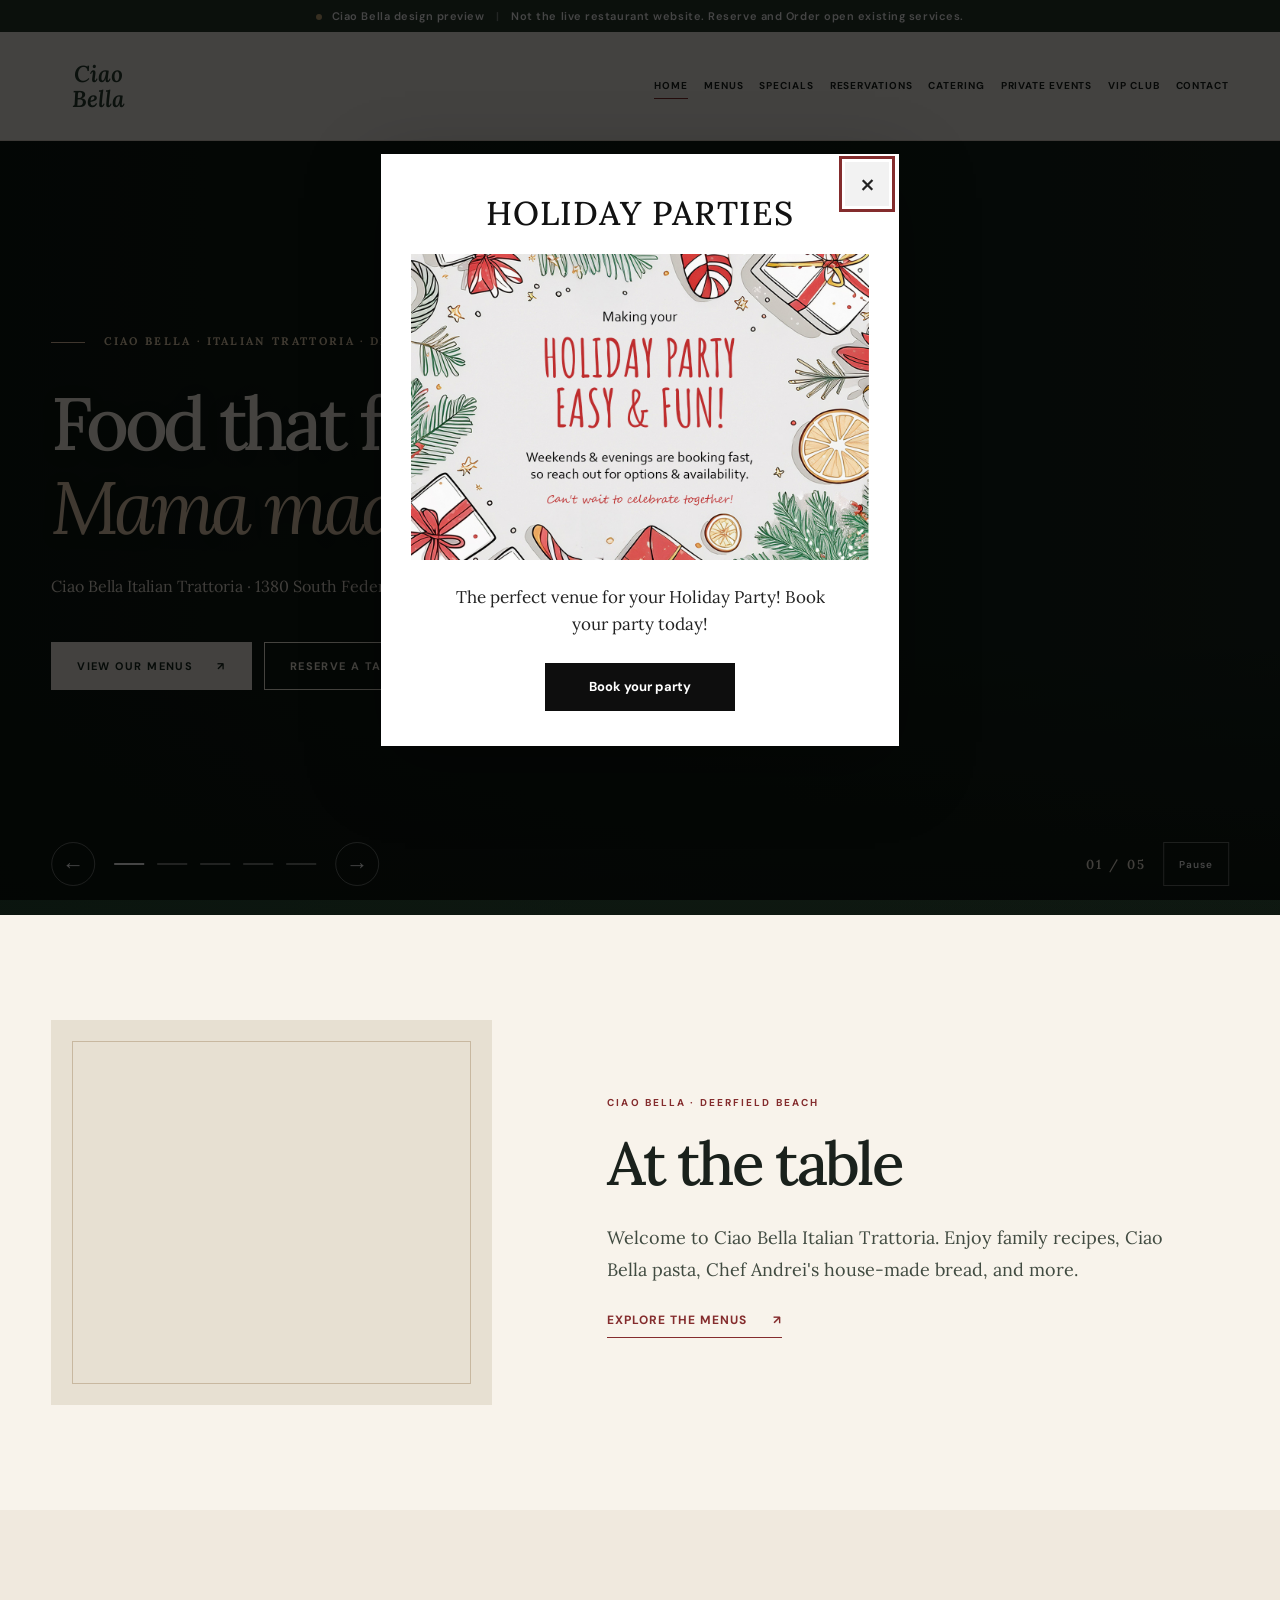
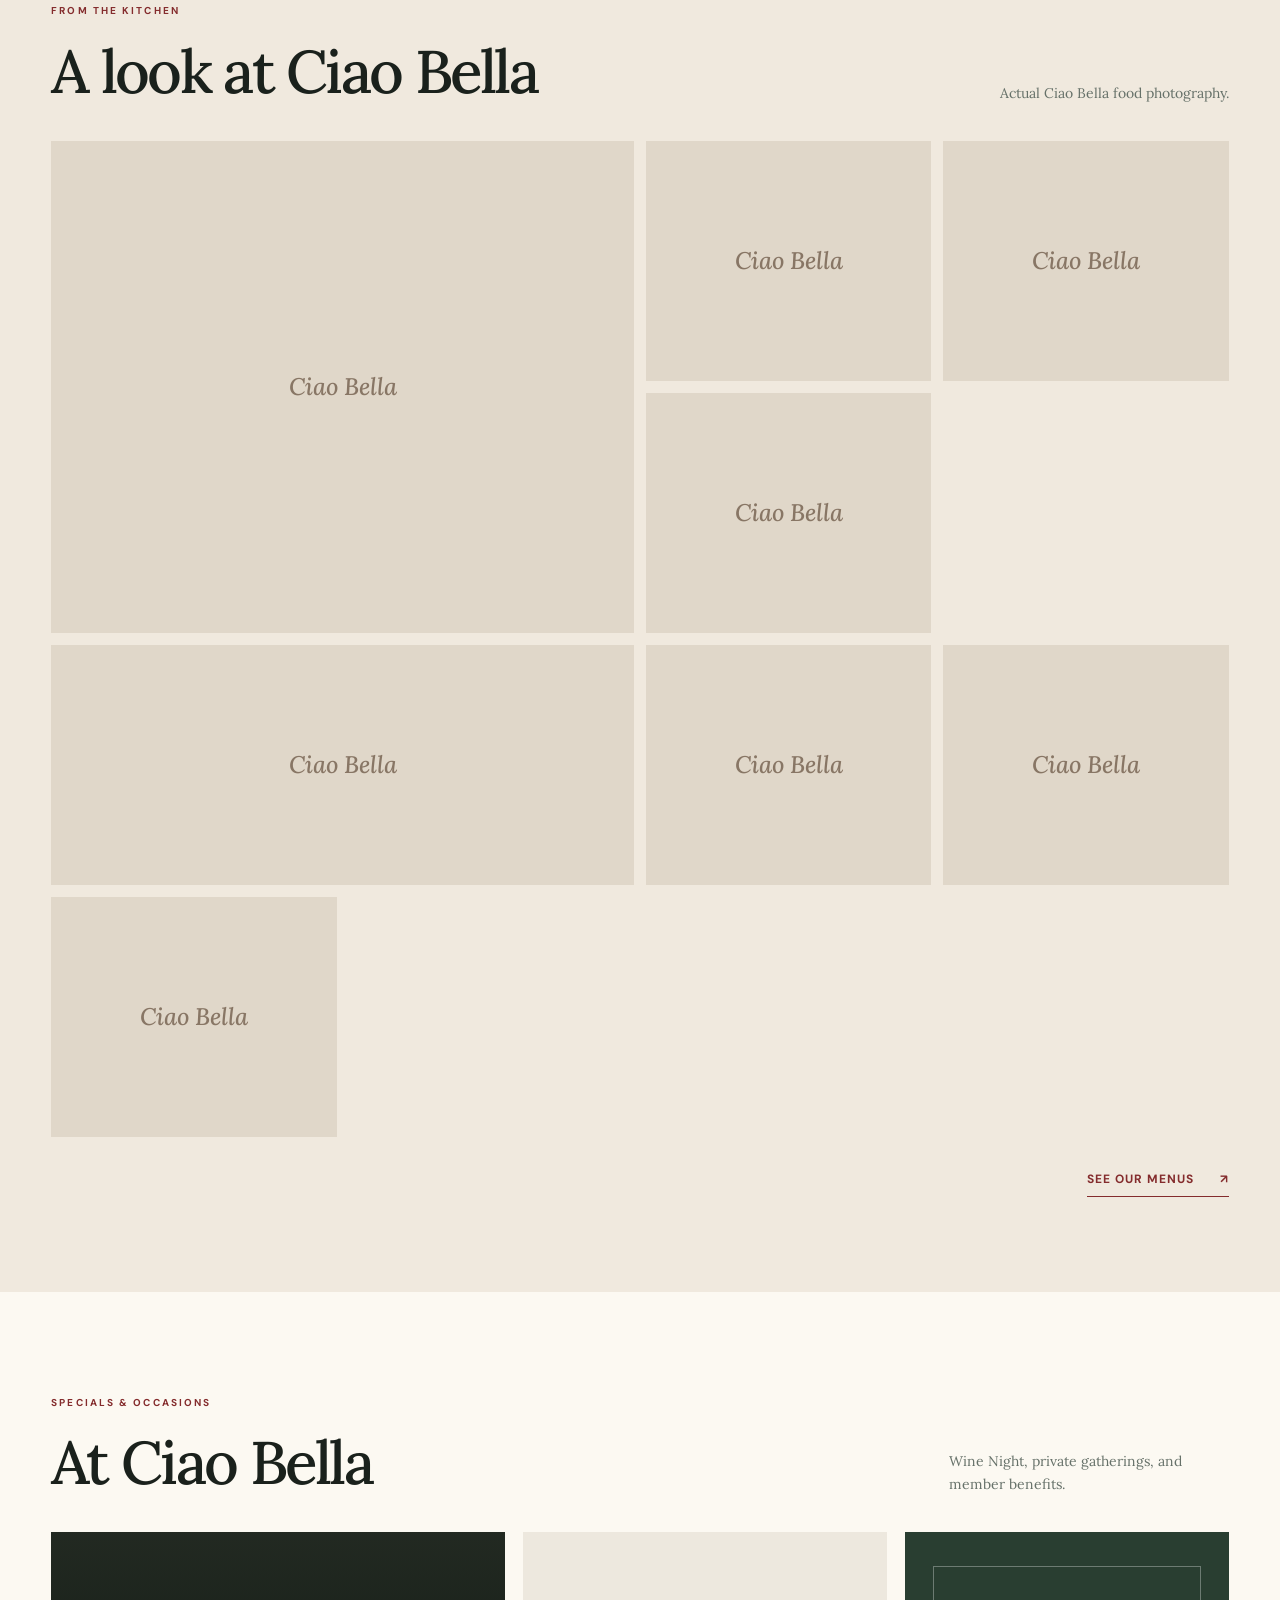
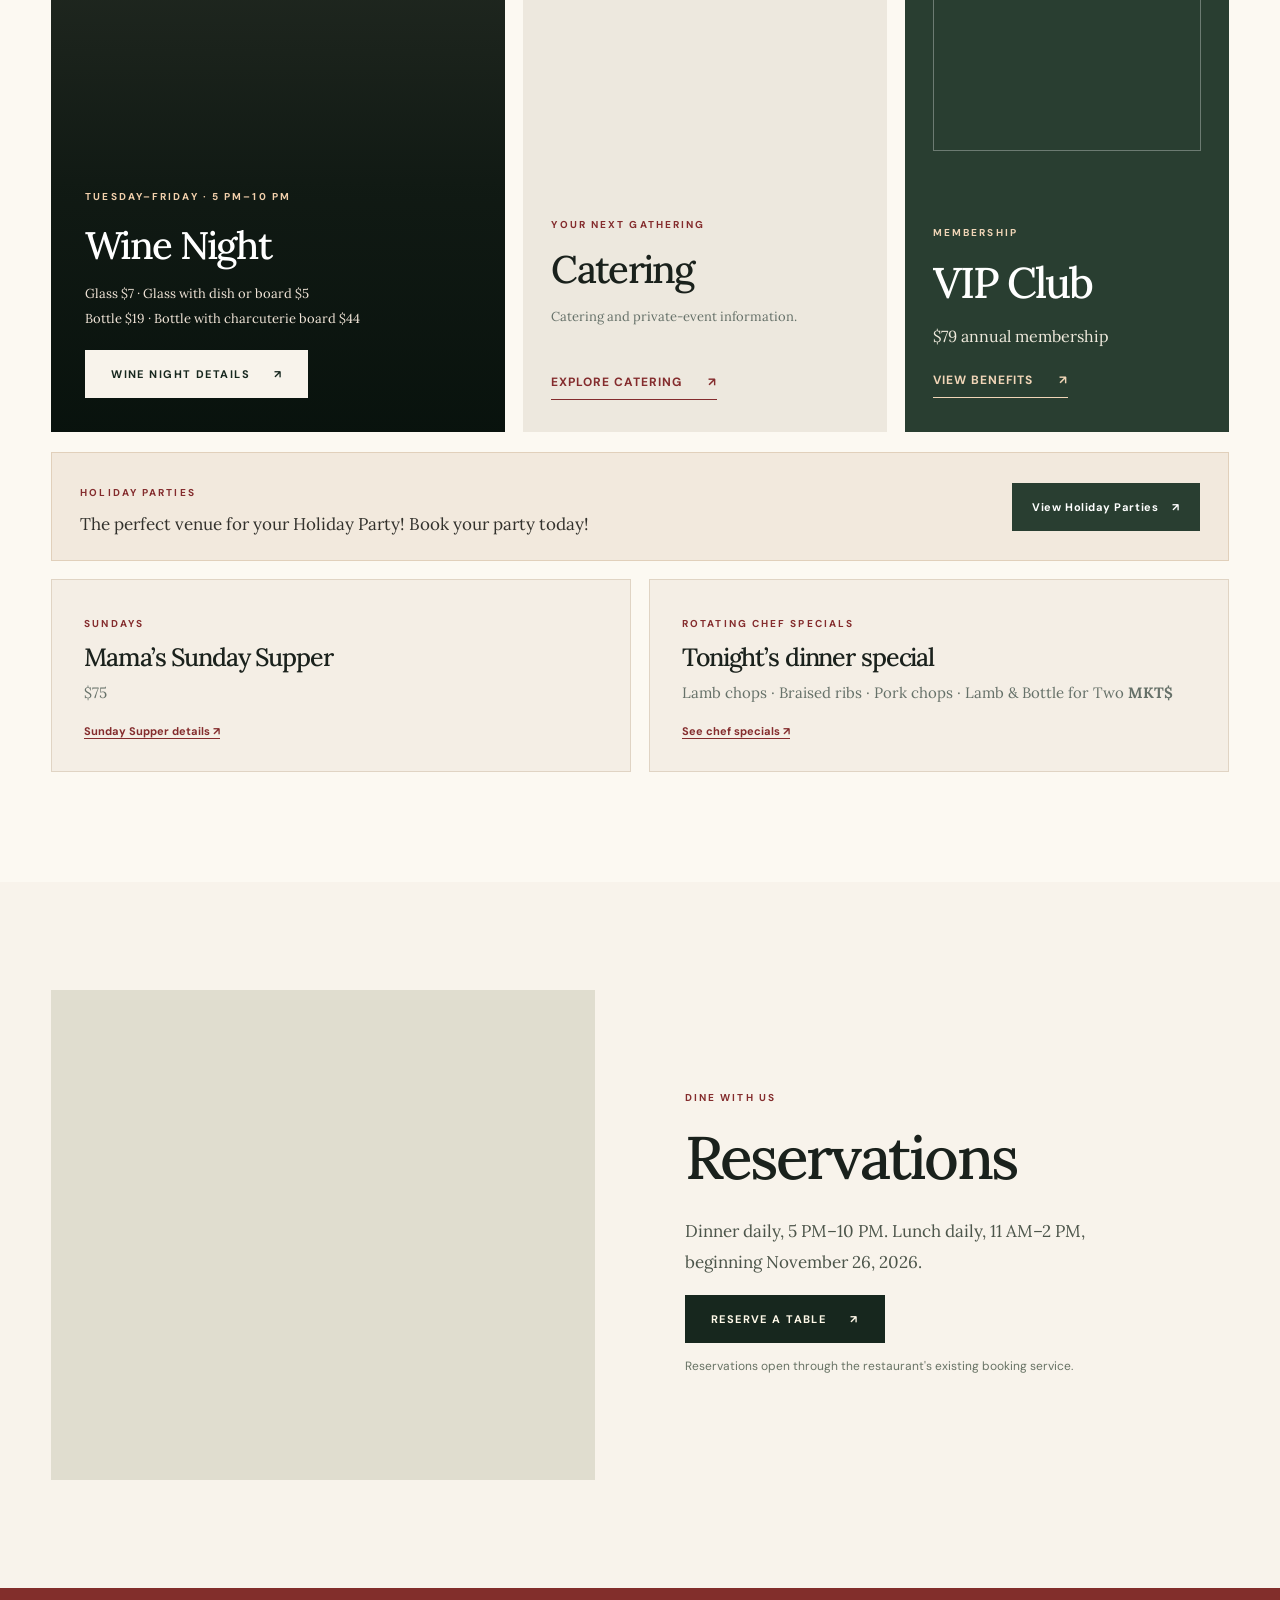
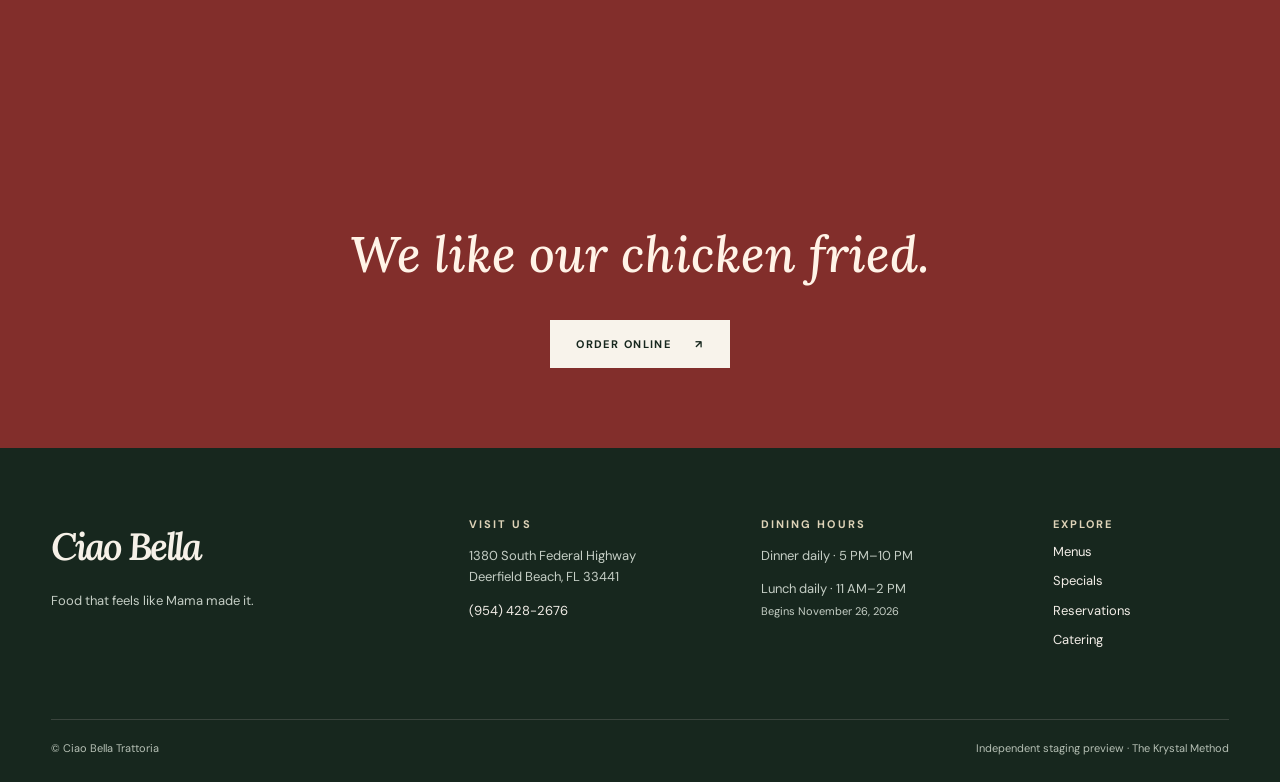
==== commit 6a027433: "P0: verify every internal navigation link, anchor and CTA in browser suite" ====
--- a/site/index.html
+++ b/site/index.html
@@ -31,7 +31,7 @@
     <div class="cb-hero-label"><span class="cb-ornament"></span> CIAO BELLA · ITALIAN TRATTORIA · DEERFIELD BEACH</div>
     <h1>Food that feels like<br><em>Mama made it.</em></h1>
     <p>Ciao Bella Italian Trattoria · 1380 South Federal Highway</p>
-    <div class="cb-actions"><a class="cb-cta cb-cta-light" href="menus.html">View our menus<span aria-hidden="true">↗</span></a><a class="cb-cta cb-cta-line" href="https://ciaobellatrattoria.com/reservations?destination=reservations&promotion=reservations&source=pop_up&spot_id=344525" target="_blank" rel="noopener noreferrer">Reserve a table<span aria-hidden="true">↗</span></a></div>
+    <div class="cb-actions"><a class="cb-cta cb-cta-light" href="menus.html">View our menus<span aria-hidden="true">↗</span></a><a class="cb-cta cb-cta-line" href="https://tmt.spotapps.co/reservations?spot_id=344525" target="_blank" rel="noopener noreferrer">Reserve a table<span aria-hidden="true">↗</span></a></div>
   </div>
   <div class="cb-hero-bottom container">
     <div class="cb-carousel-nav" aria-label="Food photo controls">
@@ -69,10 +69,10 @@
   <div class="cb-holiday-quick cb-reveal"><div><span class="cb-kicker">HOLIDAY PARTIES</span><p>The perfect venue for your Holiday Party! Book your party today!</p></div><button type="button" class="cb-holiday-show" data-open-holiday>View Holiday Parties <span aria-hidden="true">↗</span></button></div>
   <div class="cb-weekly-strip cb-reveal"><div><span class="cb-kicker">SUNDAYS</span><h3>Mama’s Sunday Supper</h3><p>$75</p><a href="specials.html#sunday-supper">Sunday Supper details ↗</a></div><div><span class="cb-kicker">ROTATING CHEF SPECIALS</span><h3>Tonight’s dinner special</h3><p>Lamb chops · Braised ribs · Pork chops · Lamb &amp; Bottle for Two <strong>MKT$</strong></p><a href="specials.html#chef-specials">See chef specials ↗</a></div></div>
 </div></section>
-<section class="cb-visit section container"><div class="cb-visit-photo cb-reveal"><img src="assets/3637.webp" alt="Ciao Bella Italian entrée with pasta" loading="lazy" decoding="async" width="1440" height="1440"></div><div class="cb-visit-copy cb-reveal"><span class="cb-kicker">DINE WITH US</span><h2>Reservations</h2><p>Dinner daily, 5 PM–10 PM. Lunch daily, 11 AM–2 PM, beginning November 26, 2026.</p><a class="cb-cta cb-cta-dark" href="https://ciaobellatrattoria.com/reservations?destination=reservations&promotion=reservations&source=pop_up&spot_id=344525" target="_blank" rel="noopener noreferrer">Reserve a table <span aria-hidden="true">↗</span></a><p class="cb-service-note">Reservations open through the restaurant's existing booking service.</p></div></section>
+<section class="cb-visit section container"><div class="cb-visit-photo cb-reveal"><img src="assets/3637.webp" alt="Ciao Bella Italian entrée with pasta" loading="lazy" decoding="async" width="1440" height="1440"></div><div class="cb-visit-copy cb-reveal"><span class="cb-kicker">DINE WITH US</span><h2>Reservations</h2><p>Dinner daily, 5 PM–10 PM. Lunch daily, 11 AM–2 PM, beginning November 26, 2026.</p><a class="cb-cta cb-cta-dark" href="https://tmt.spotapps.co/reservations?spot_id=344525" target="_blank" rel="noopener noreferrer">Reserve a table <span aria-hidden="true">↗</span></a><p class="cb-service-note">Reservations open through the restaurant's existing booking service.</p></div></section>
 <section class="cb-closing"><div class="container cb-closing-inner cb-reveal"><img src="assets/3640.png" alt="Ciao Bella Italian Trattoria logo" loading="lazy" decoding="async" width="160" height="160"><p>We like our chicken fried.</p><a class="cb-cta cb-cta-light" href="https://slicelife.com/restaurants/fl/deerfield-beach/33441/ciao-bella-trattoria-deerfield-beach/menu?destination=order&amp;promotion=order_online&amp;source=pop_up&amp;spot_id=344525" target="_blank" rel="noopener noreferrer">Order online <span aria-hidden="true">↗</span></a></div></section>
 </main>
-<div class="cb-mobile-actions" aria-label="Quick restaurant actions"><a href="https://ciaobellatrattoria.com/reservations?destination=reservations&promotion=reservations&source=pop_up&spot_id=344525" target="_blank" rel="noopener noreferrer">Reserve <span aria-hidden="true">↗</span></a><a href="https://slicelife.com/restaurants/fl/deerfield-beach/33441/ciao-bella-trattoria-deerfield-beach/menu?destination=order&amp;promotion=order_online&amp;source=pop_up&amp;spot_id=344525" target="_blank" rel="noopener noreferrer">Order online <span aria-hidden="true">↗</span></a></div>
+<div class="cb-mobile-actions" aria-label="Quick restaurant actions"><a href="https://tmt.spotapps.co/reservations?spot_id=344525" target="_blank" rel="noopener noreferrer">Reserve <span aria-hidden="true">↗</span></a><a href="https://slicelife.com/restaurants/fl/deerfield-beach/33441/ciao-bella-trattoria-deerfield-beach/menu?destination=order&amp;promotion=order_online&amp;source=pop_up&amp;spot_id=344525" target="_blank" rel="noopener noreferrer">Order online <span aria-hidden="true">↗</span></a></div>
 
 <dialog id="cbHolidayDialog" class="cb-holiday-dialog" aria-labelledby="cbHolidayTitle" aria-describedby="cbHolidayCopy">
   <div class="cb-holiday-content">
@@ -80,7 +80,7 @@
     <h2 id="cbHolidayTitle">HOLIDAY PARTIES</h2>
     <img class="cb-holiday-art" src="assets/holiday-party-original.jpg" alt="Original Holiday Party graphic: Making your Holiday Party Easy &amp; Fun! Weekends &amp; evenings are booking fast, so reach out for options &amp; availability. Can't wait to celebrate together!" width="1000" height="667" loading="eager" decoding="async">
     <p id="cbHolidayCopy">The perfect venue for your Holiday Party! Book your party today!</p>
-    <a class="cb-holiday-book" href="https://ciaobellatrattoria.com/-party?destination=private_parties&amp;promotion=holiday_party&amp;source=pop_up&amp;spot_id=344525" target="_blank" rel="noopener noreferrer">Book your party</a>
+    <a class="cb-holiday-book" href="https://tmt.spotapps.co/private-parties?spot_id=344525" target="_blank" rel="noopener noreferrer">Book your party</a>
   </div>
 </dialog>
 <dialog id="cbGalleryDialog" class="cb-gallery-dialog" aria-label="Ciao Bella photo viewer">
@@ -89,7 +89,7 @@
 <dialog id="cbPromoDialog" class="cb-promo-dialog" aria-label="Ciao Bella promotion details">
  <button class="cb-dialog-close" type="button" data-close-promo aria-label="Close promotion">×</button>
  <div class="cb-promo-dialog-img" id="cbPromoImageWrap"><img id="cbPromoImage" src="" alt="" width="900" height="700"></div>
- <div class="cb-promo-dialog-body"><span class="cb-kicker" id="cbPromoLabel"></span><h2 id="cbPromoTitle"></h2><div id="cbPromoDescription"></div><a id="cbPromoLink" class="cb-cta cb-cta-dark" href="">Learn more <span aria-hidden="true">↗</span></a></div>
+ <div class="cb-promo-dialog-body"><span class="cb-kicker" id="cbPromoLabel"></span><h2 id="cbPromoTitle"></h2><div id="cbPromoDescription"></div><a id="cbPromoLink" class="cb-cta cb-cta-dark" href="specials.html">Learn more <span aria-hidden="true">↗</span></a></div>
 </dialog>
 <footer class="footer"><div class="footer-main container">
 <div class="footer-brand"><div class="brand-script">Ciao Bella</div><p>Food that feels like Mama made it.</p></div>
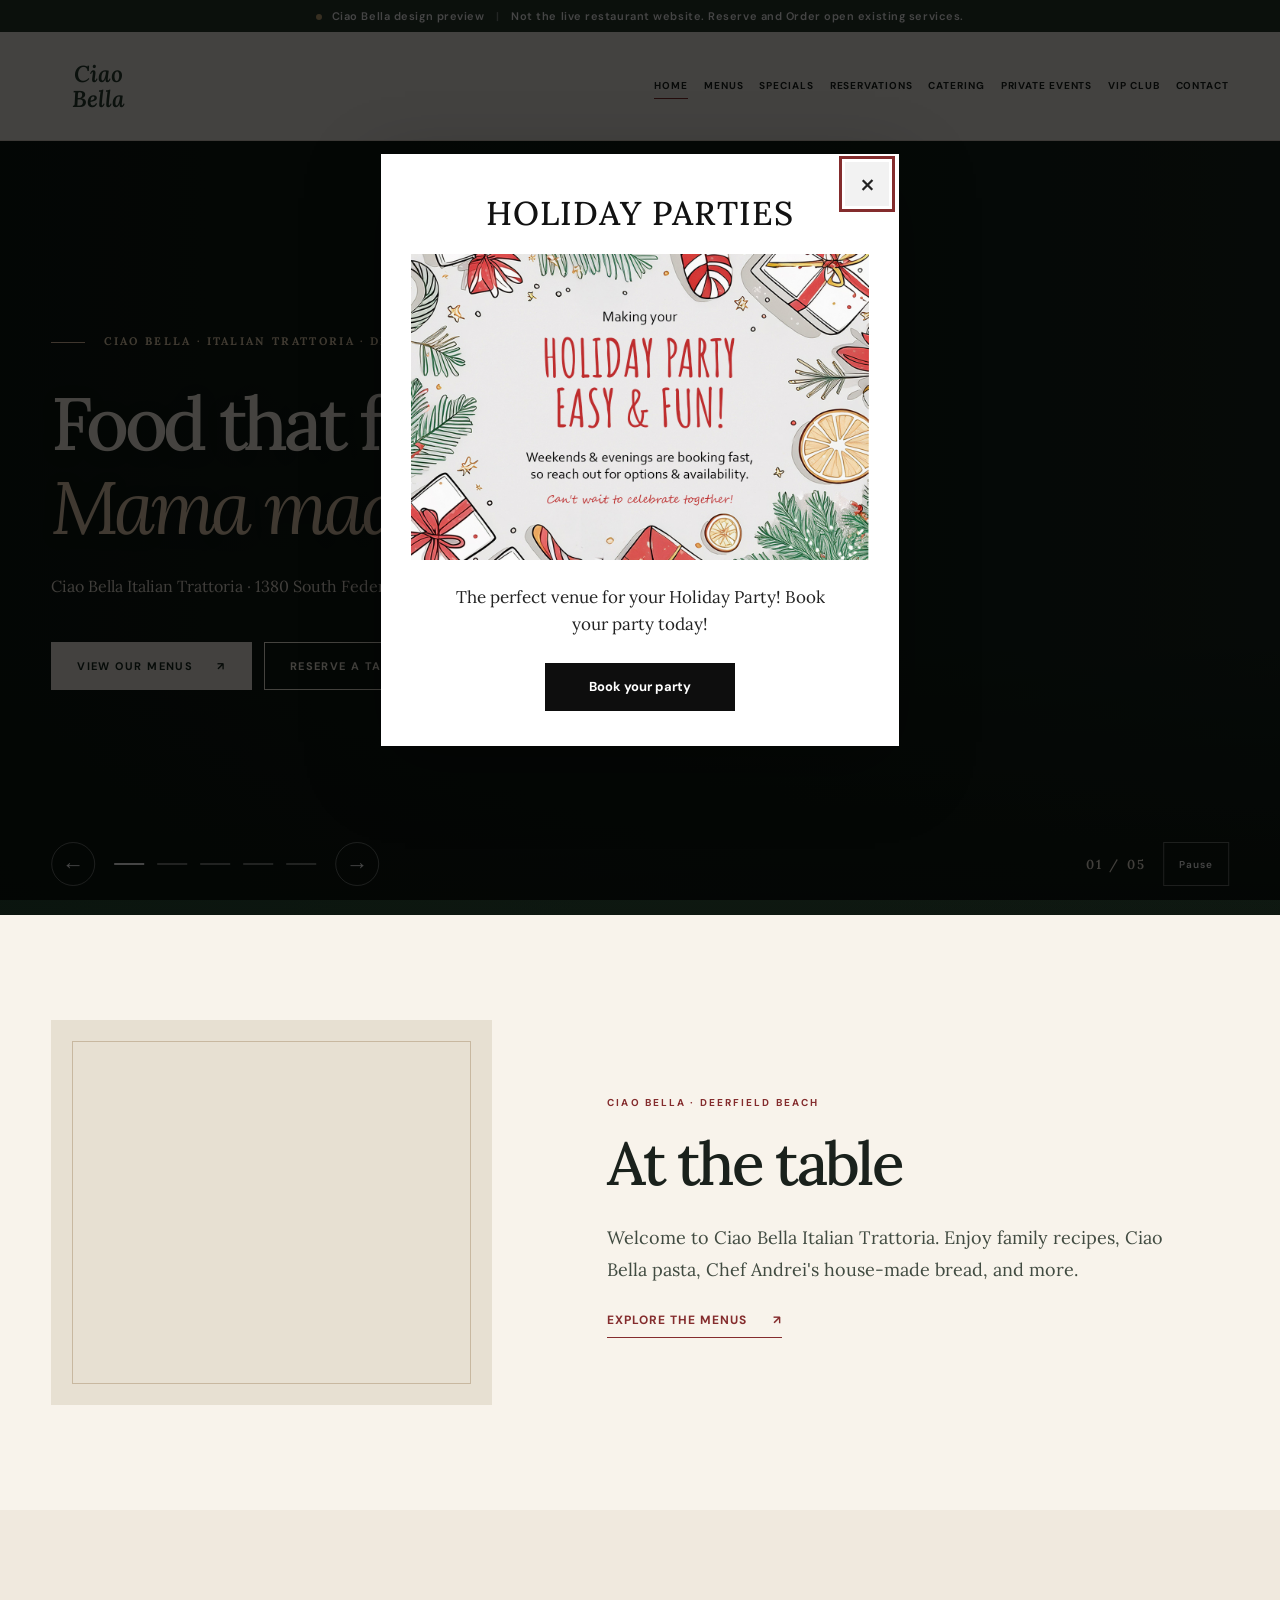
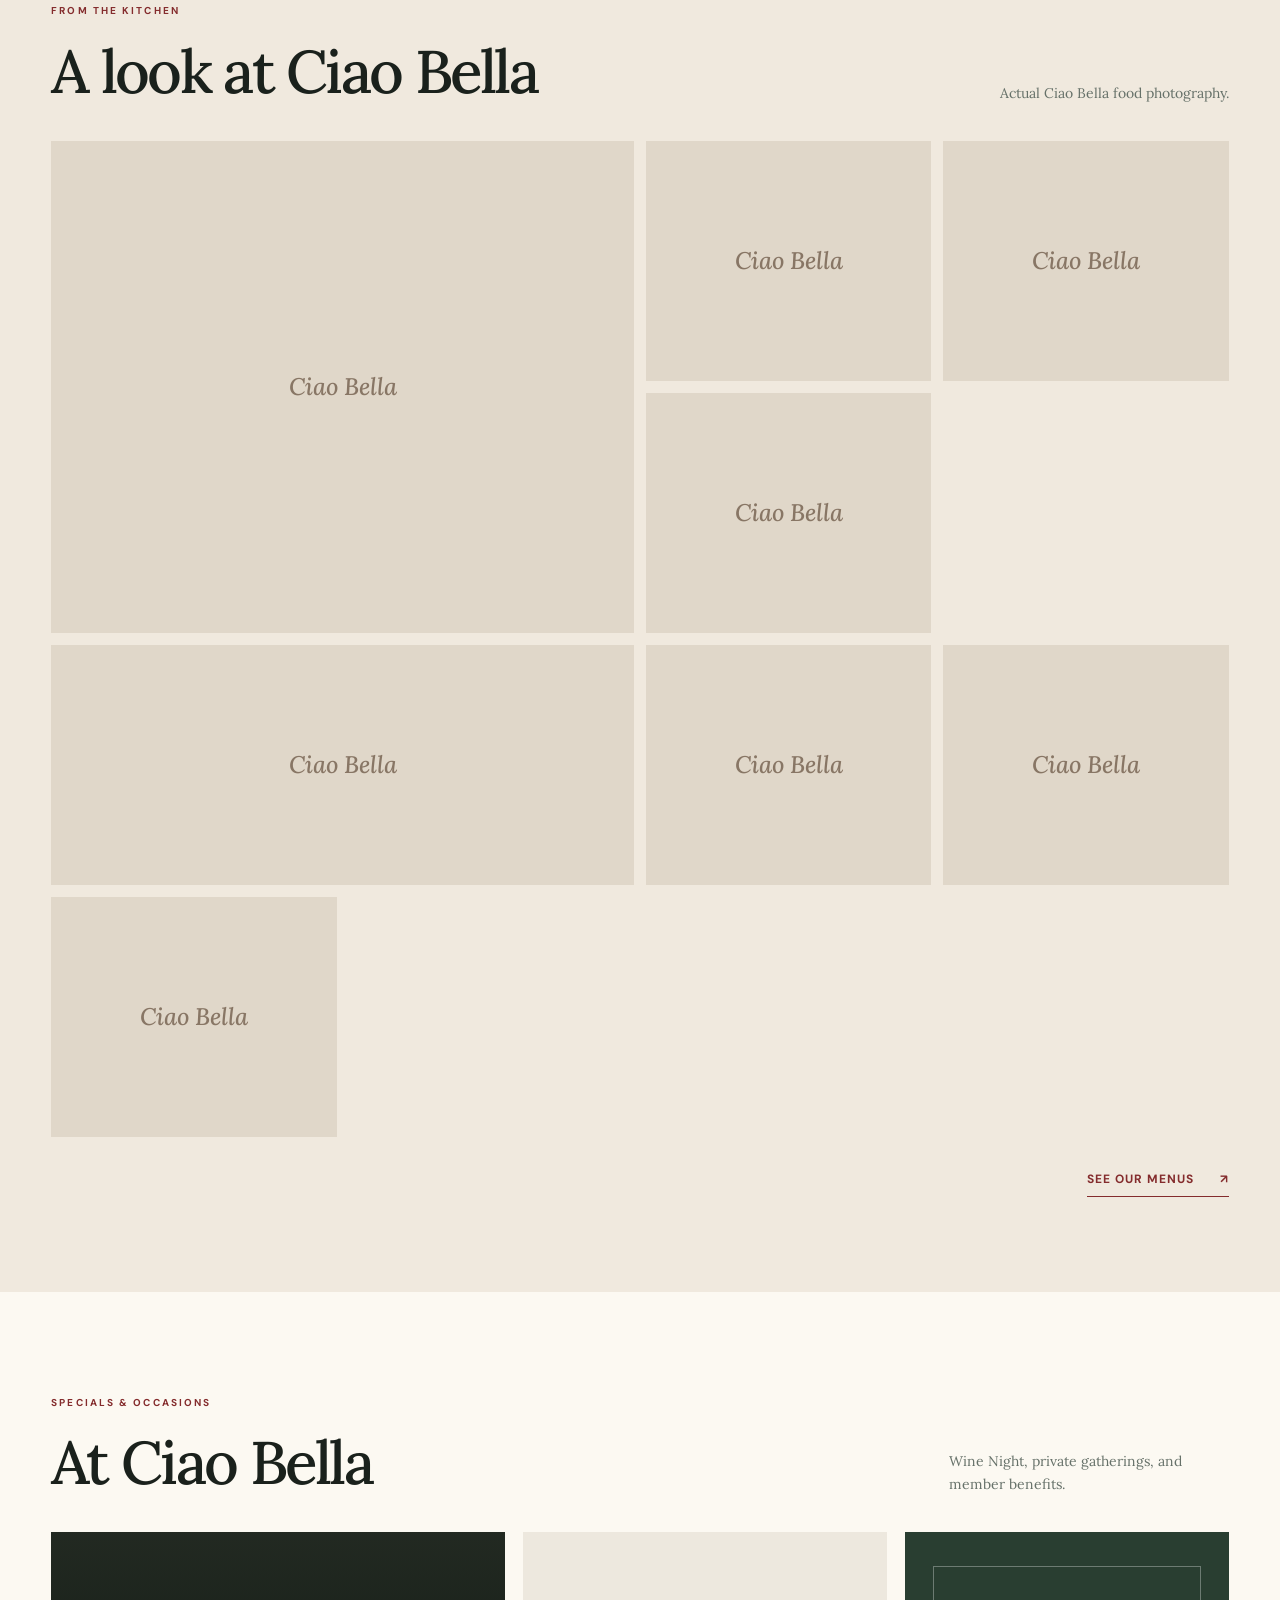
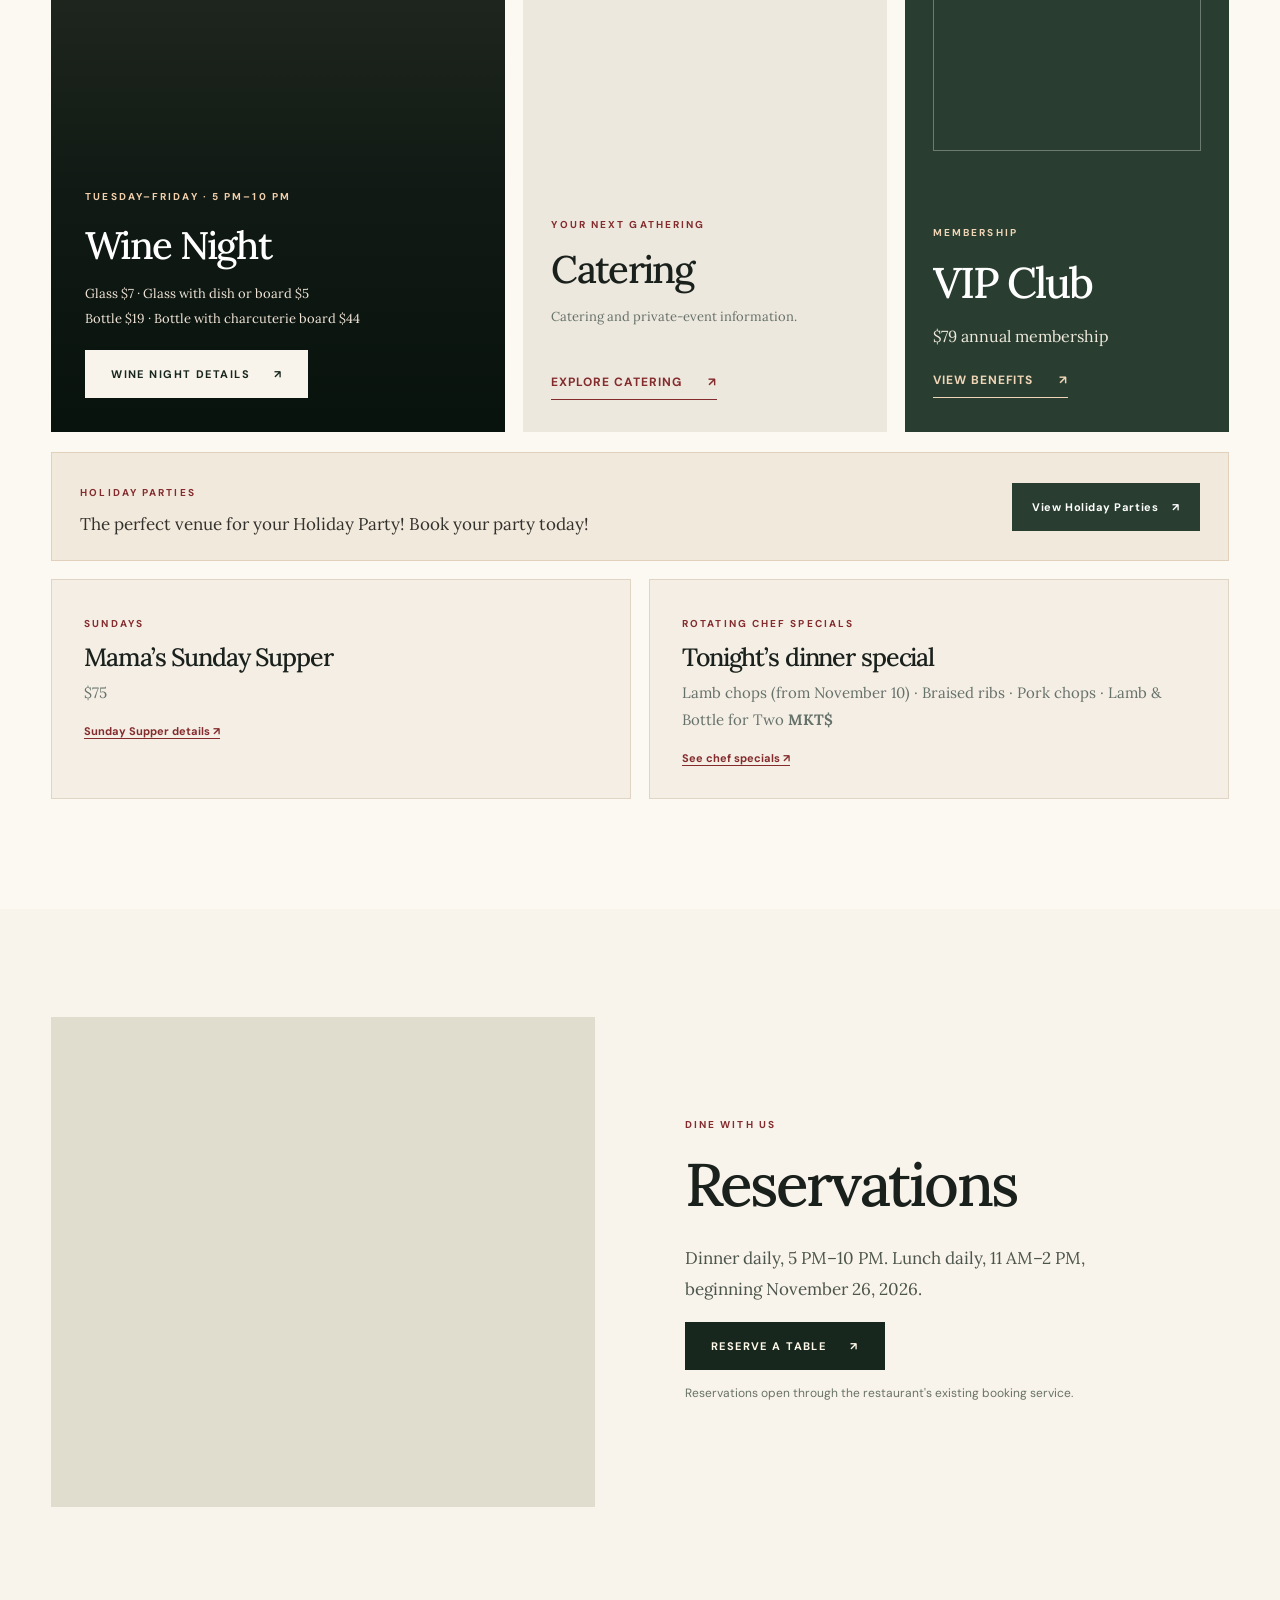
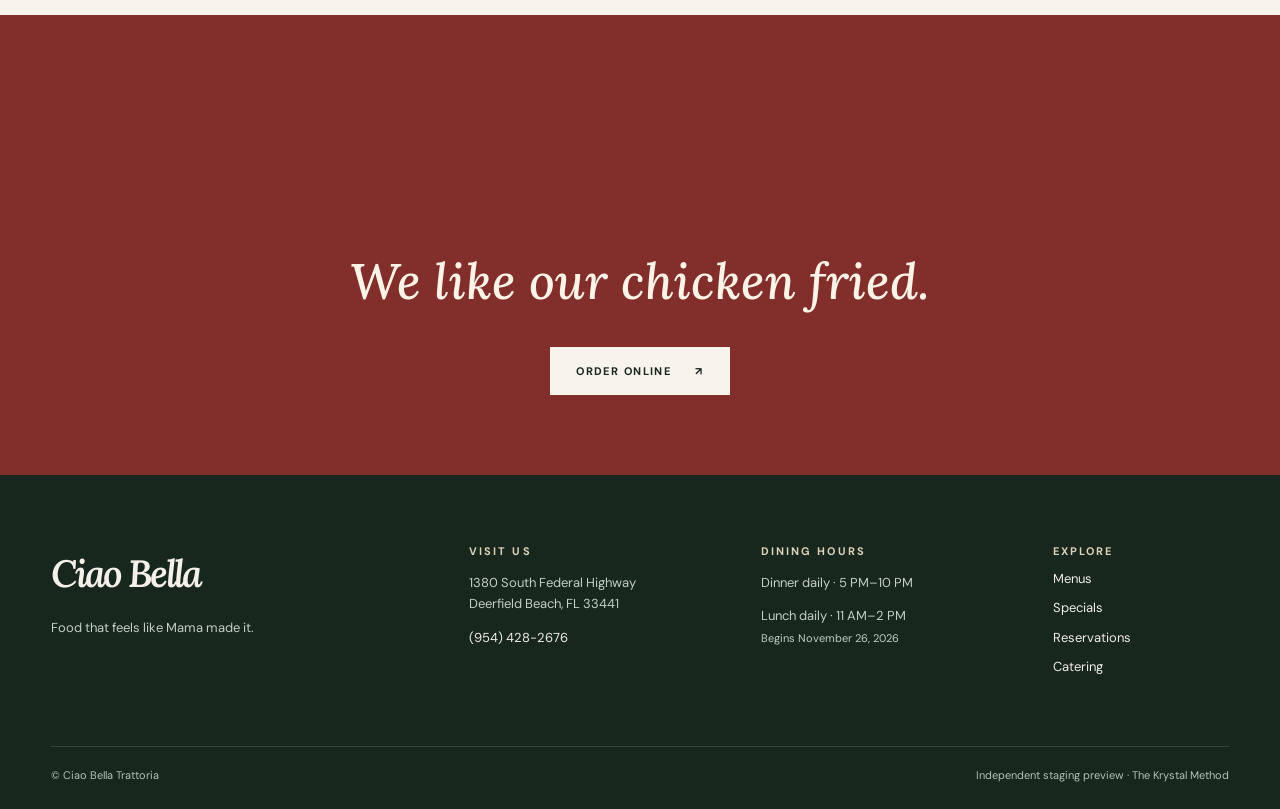
==== commit 41286acd: "Use Kat's latest email and new menu PDFs as staging source of truth" ====
--- a/site/index.html
+++ b/site/index.html
@@ -67,7 +67,7 @@
     <article class="cb-promo cb-promo-vip cb-reveal"><div class="cb-promo-vip-logo"><img src="assets/3640.png" alt="" loading="lazy" decoding="async" width="260" height="260"></div><div class="cb-promo-vip-body"><span class="cb-kicker">MEMBERSHIP</span><h3>VIP Club</h3><p>$79 annual membership</p><button type="button" class="cb-textlink cb-text-button" data-promo="vip">View benefits <span aria-hidden="true">↗</span></button></div></article>
   </div>
   <div class="cb-holiday-quick cb-reveal"><div><span class="cb-kicker">HOLIDAY PARTIES</span><p>The perfect venue for your Holiday Party! Book your party today!</p></div><button type="button" class="cb-holiday-show" data-open-holiday>View Holiday Parties <span aria-hidden="true">↗</span></button></div>
-  <div class="cb-weekly-strip cb-reveal"><div><span class="cb-kicker">SUNDAYS</span><h3>Mama’s Sunday Supper</h3><p>$75</p><a href="specials.html#sunday-supper">Sunday Supper details ↗</a></div><div><span class="cb-kicker">ROTATING CHEF SPECIALS</span><h3>Tonight’s dinner special</h3><p>Lamb chops · Braised ribs · Pork chops · Lamb &amp; Bottle for Two <strong>MKT$</strong></p><a href="specials.html#chef-specials">See chef specials ↗</a></div></div>
+  <div class="cb-weekly-strip cb-reveal"><div><span class="cb-kicker">SUNDAYS</span><h3>Mama’s Sunday Supper</h3><p>$75</p><a href="specials.html#sunday-supper">Sunday Supper details ↗</a></div><div><span class="cb-kicker">ROTATING CHEF SPECIALS</span><h3>Tonight’s dinner special</h3><p>Lamb chops (from November 10) · Braised ribs · Pork chops · Lamb &amp; Bottle for Two <strong>MKT$</strong></p><a href="specials.html#chef-specials">See chef specials ↗</a></div></div>
 </div></section>
 <section class="cb-visit section container"><div class="cb-visit-photo cb-reveal"><img src="assets/3637.webp" alt="Ciao Bella Italian entrée with pasta" loading="lazy" decoding="async" width="1440" height="1440"></div><div class="cb-visit-copy cb-reveal"><span class="cb-kicker">DINE WITH US</span><h2>Reservations</h2><p>Dinner daily, 5 PM–10 PM. Lunch daily, 11 AM–2 PM, beginning November 26, 2026.</p><a class="cb-cta cb-cta-dark" href="https://tmt.spotapps.co/reservations?spot_id=344525" target="_blank" rel="noopener noreferrer">Reserve a table <span aria-hidden="true">↗</span></a><p class="cb-service-note">Reservations open through the restaurant's existing booking service.</p></div></section>
 <section class="cb-closing"><div class="container cb-closing-inner cb-reveal"><img src="assets/3640.png" alt="Ciao Bella Italian Trattoria logo" loading="lazy" decoding="async" width="160" height="160"><p>We like our chicken fried.</p><a class="cb-cta cb-cta-light" href="https://slicelife.com/restaurants/fl/deerfield-beach/33441/ciao-bella-trattoria-deerfield-beach/menu?destination=order&amp;promotion=order_online&amp;source=pop_up&amp;spot_id=344525" target="_blank" rel="noopener noreferrer">Order online <span aria-hidden="true">↗</span></a></div></section>
--- a/site/styles.css
+++ b/site/styles.css
@@ -52,3 +52,8 @@
 .cb-service-info h3{margin:15px 0}
 .cb-service-info a{overflow-wrap:anywhere}
 @media(max-width:700px){.menu-subsection-heading{display:block}.menu-subsection-heading p{margin-top:10px}.menu-list{grid-template-columns:1fr}.cb-service-route{grid-template-columns:1fr;gap:30px}.menu-subsection{margin-top:30px}.menu-category-tabs .tab{padding:14px}.menu-item{padding:17px 0}.menu-item h4{font-size:19px}}
+
+/* Approved menu labels from Kat's supplied original PDFs. */
+.menu-tag{display:inline-block;vertical-align:middle;margin-left:5px;padding:3px 6px;font:700 9px/1.35 var(--sans);color:#7c352f;border:1px solid #bd9783;letter-spacing:.06em;white-space:nowrap;text-transform:uppercase}
+.menu-tag-family-recipe,.menu-tag-house-favorite{color:#34563d;border-color:#9aaa94}
+@media(max-width:380px){.menu-tag{font-size:8px;padding:3px 4px}}
--- a/site/home.css
+++ b/site/home.css
@@ -301,3 +301,11 @@
 .home-upgrade .cb-holiday-show{min-height:48px;border:1px solid var(--cb-green);background:var(--cb-green);color:white;padding:10px 19px;display:inline-flex;align-items:center;gap:14px;text-align:left;white-space:nowrap;font:700 11px var(--sans);letter-spacing:.05em;cursor:pointer}
 .home-upgrade .cb-holiday-show:hover{background:var(--cb-green-deep)}
 @media(max-width:680px){.home-upgrade .cb-holiday-quick{flex-direction:column;align-items:start;padding:22px}.home-upgrade .cb-holiday-quick p{font-size:15px}.home-upgrade .cb-holiday-show{white-space:normal}}
+
+/* Launch-critical LCP: avoid the 9-second hero image transform.
+   Autoplay crossfades remain, but the first contentful image paints immediately. */
+.home-upgrade .cb-slide img,
+.home-upgrade .cb-slide.is-active img{
+  transform:none;
+  transition:none;
+}
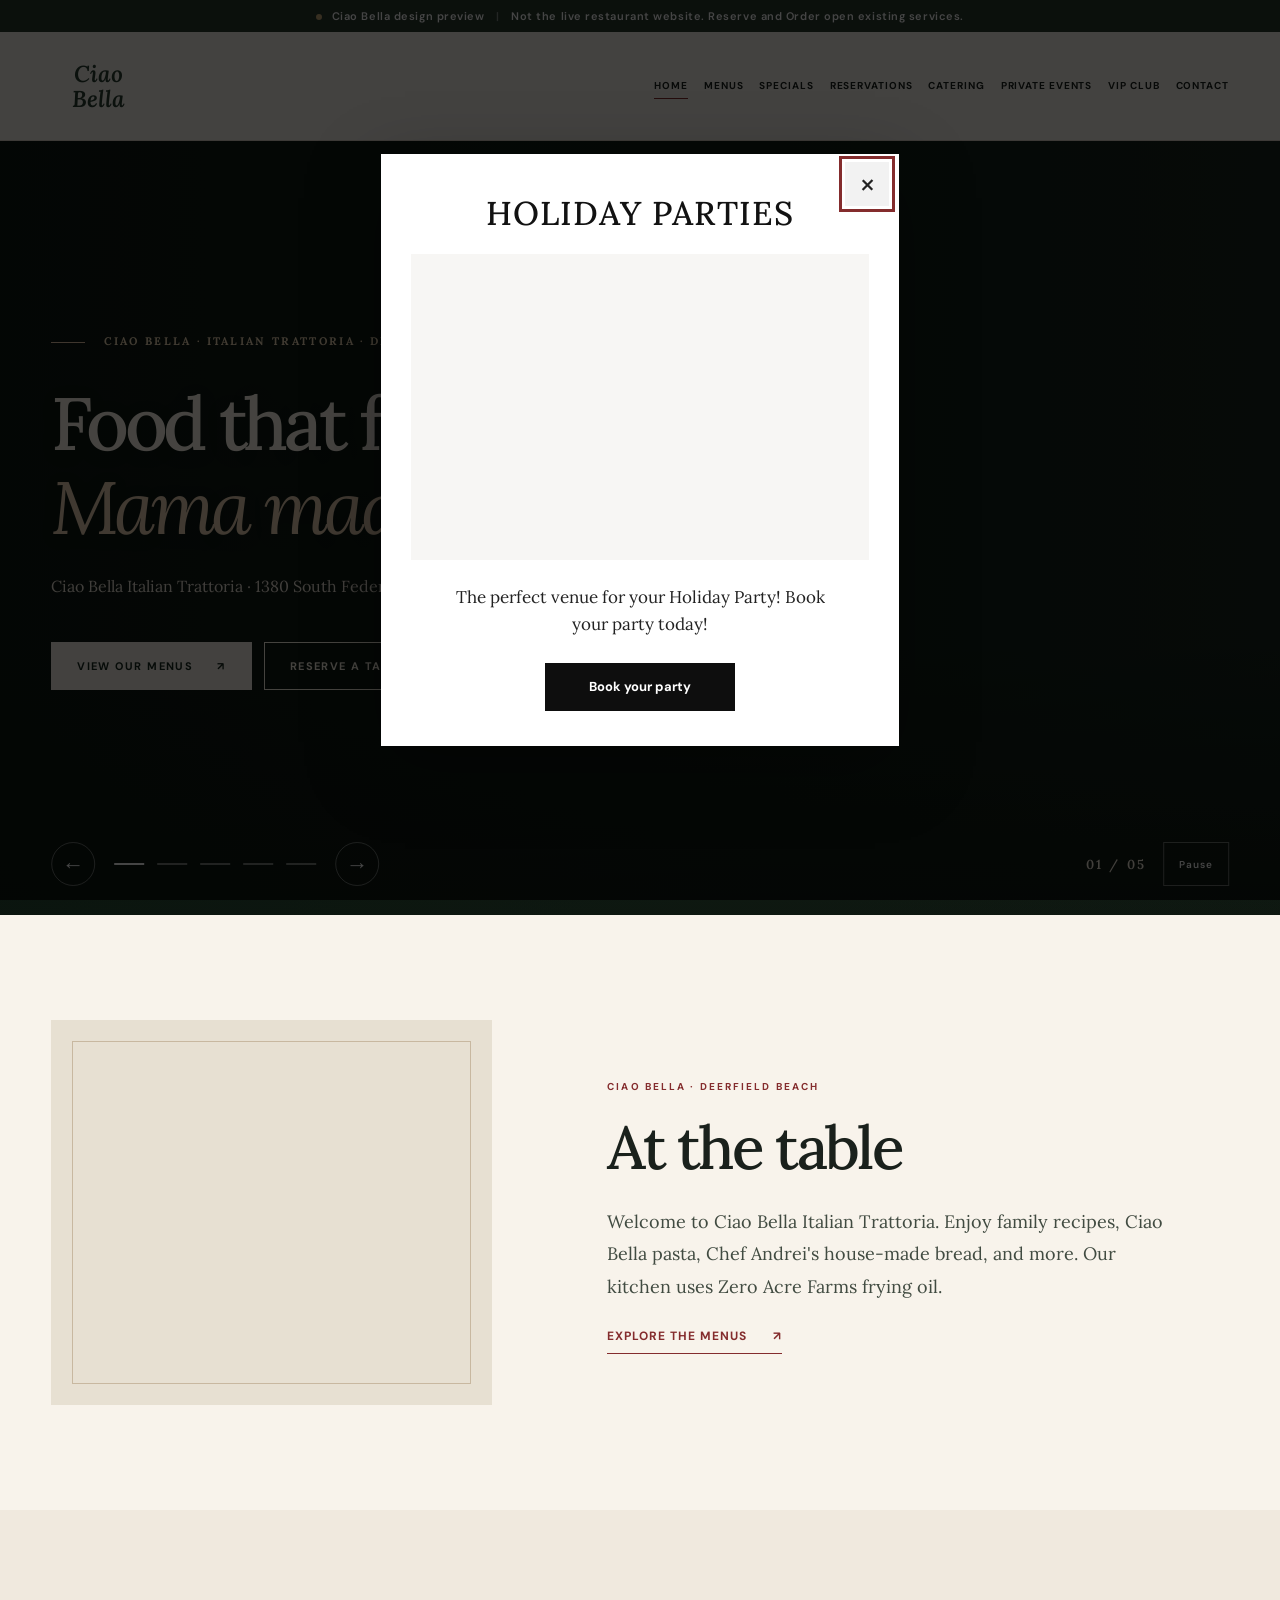
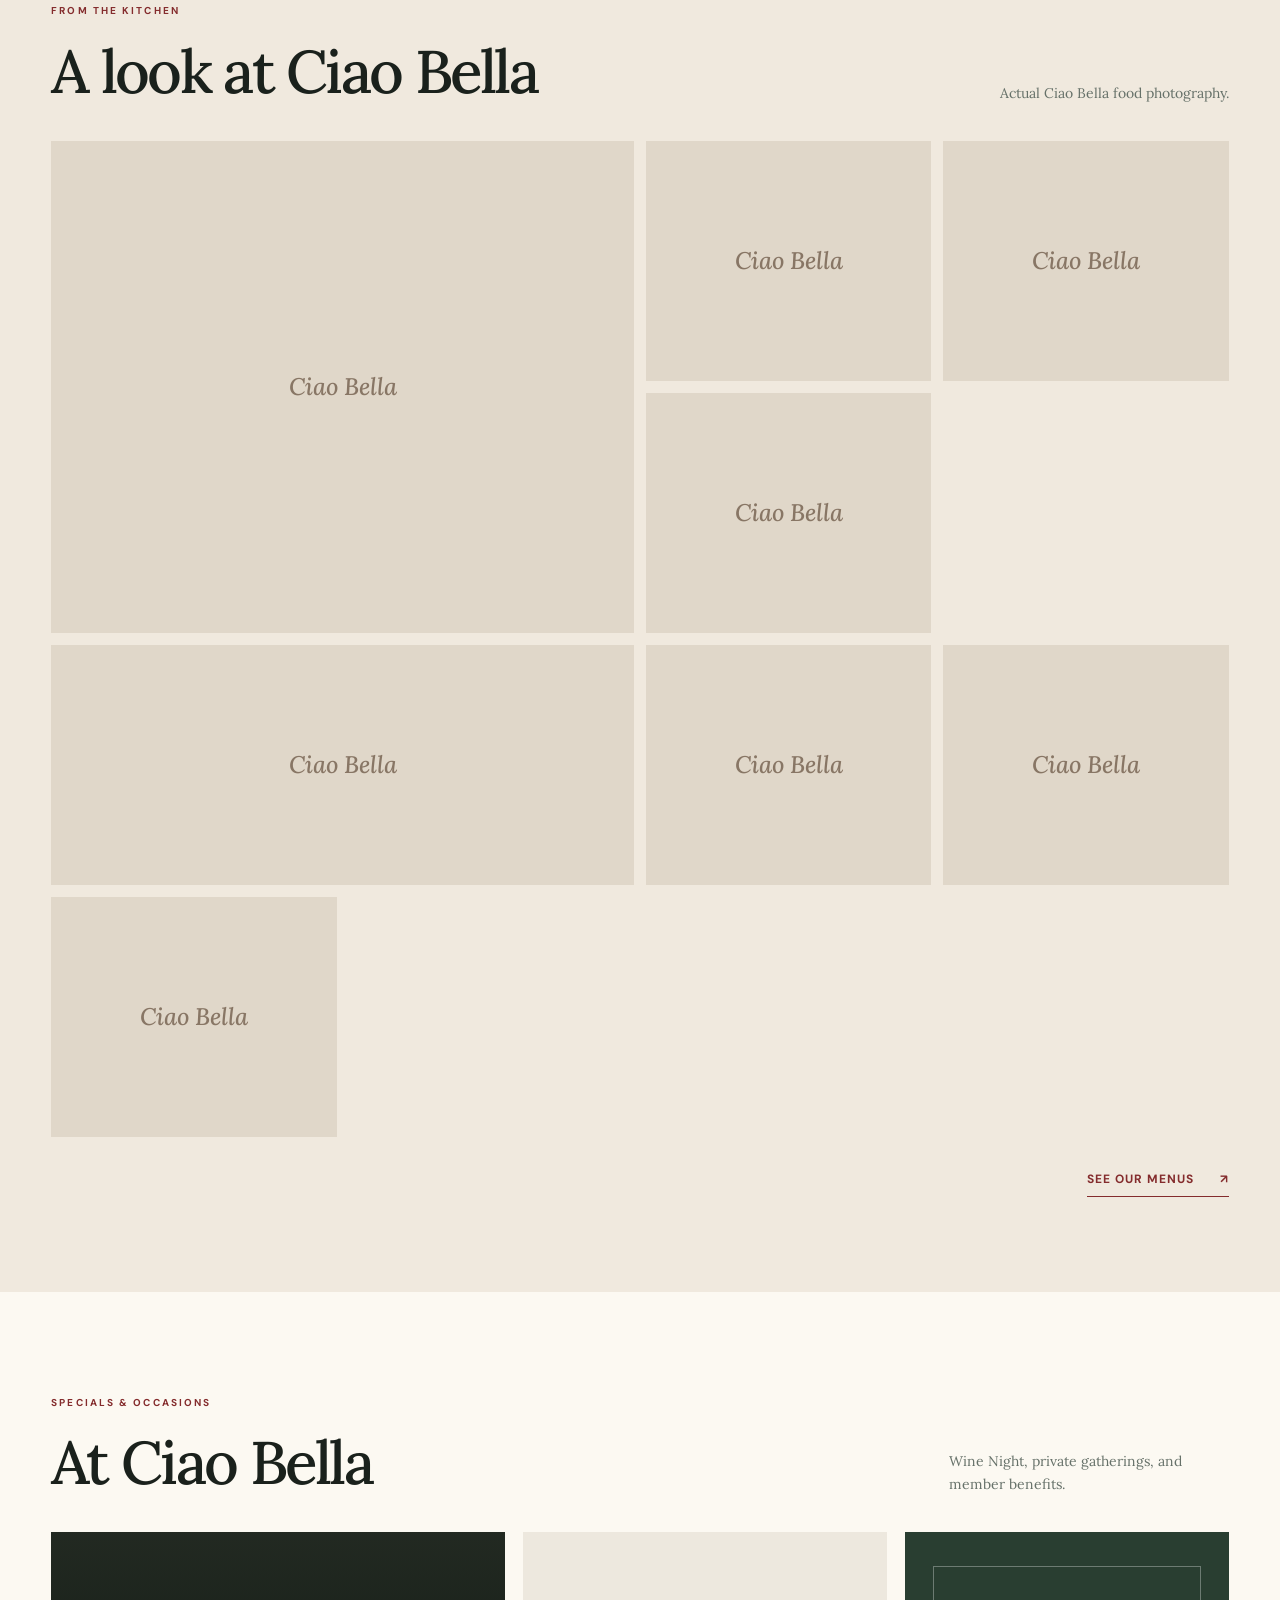
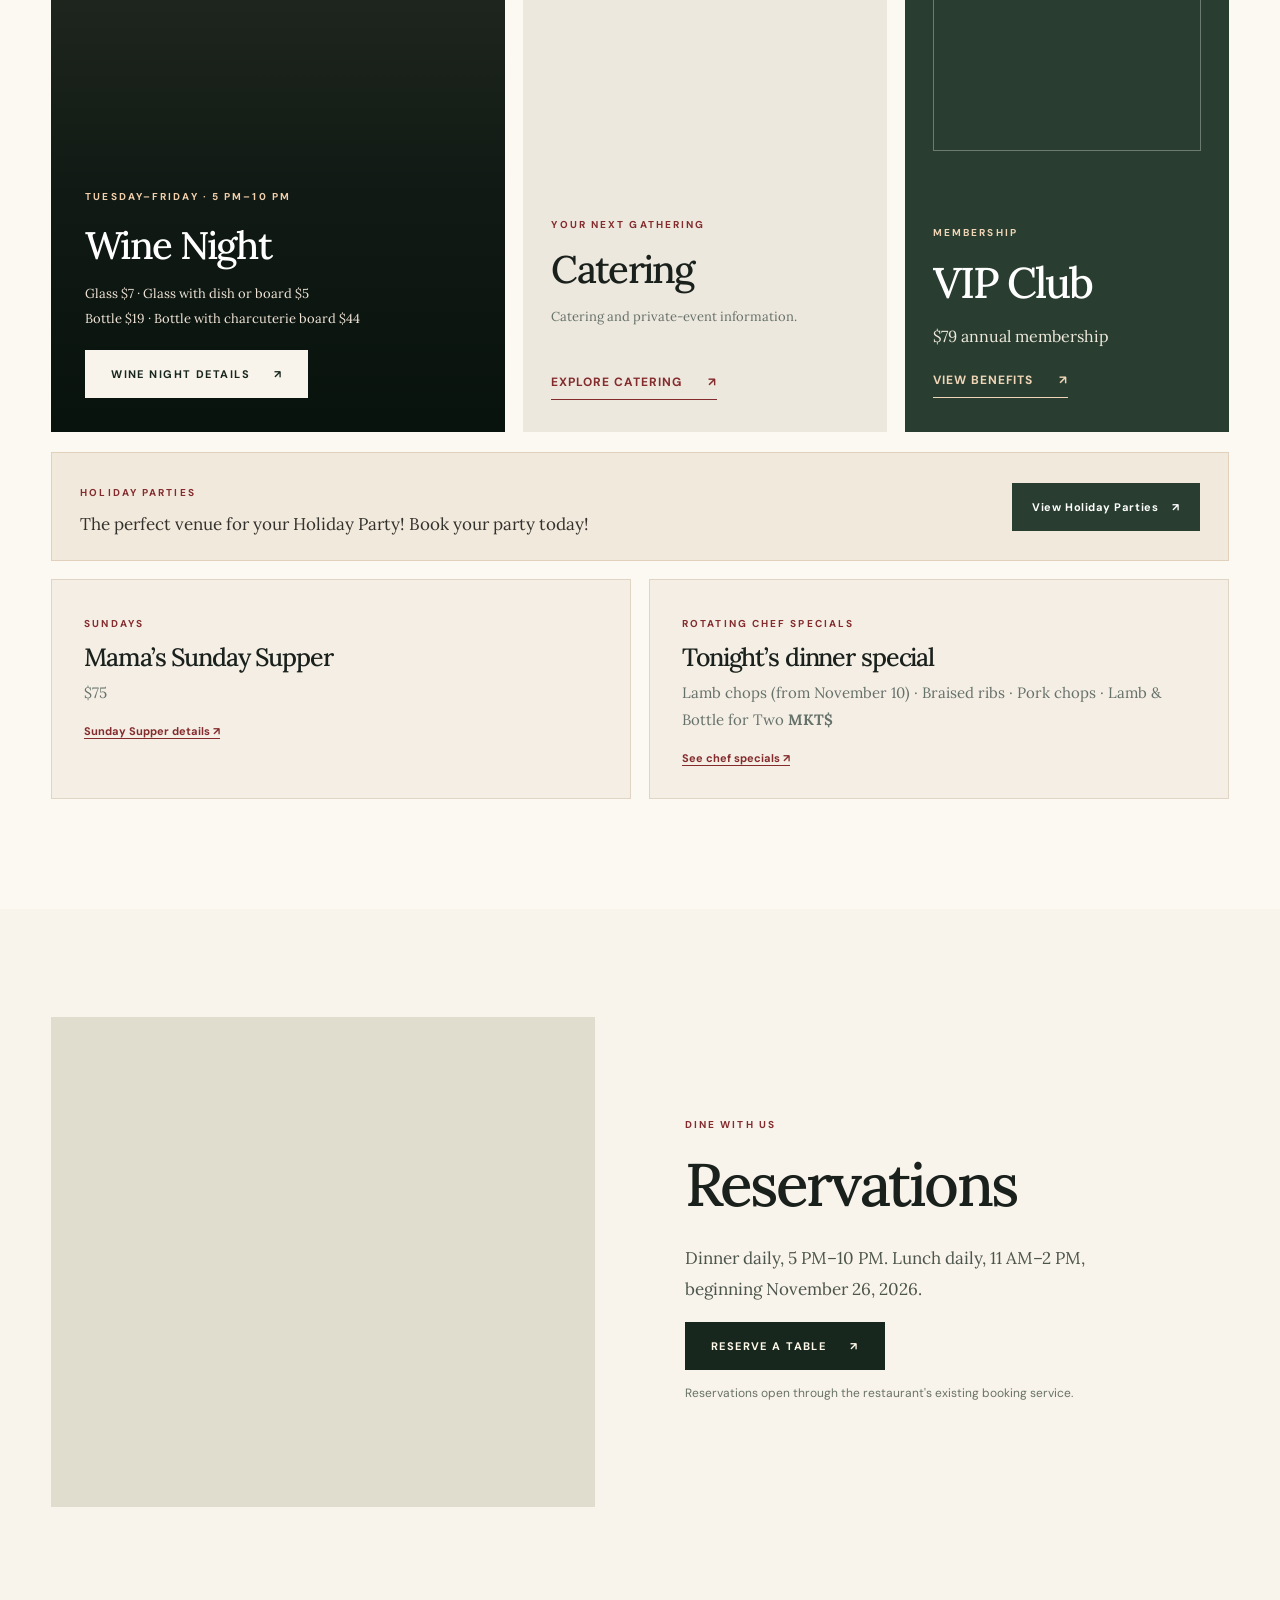
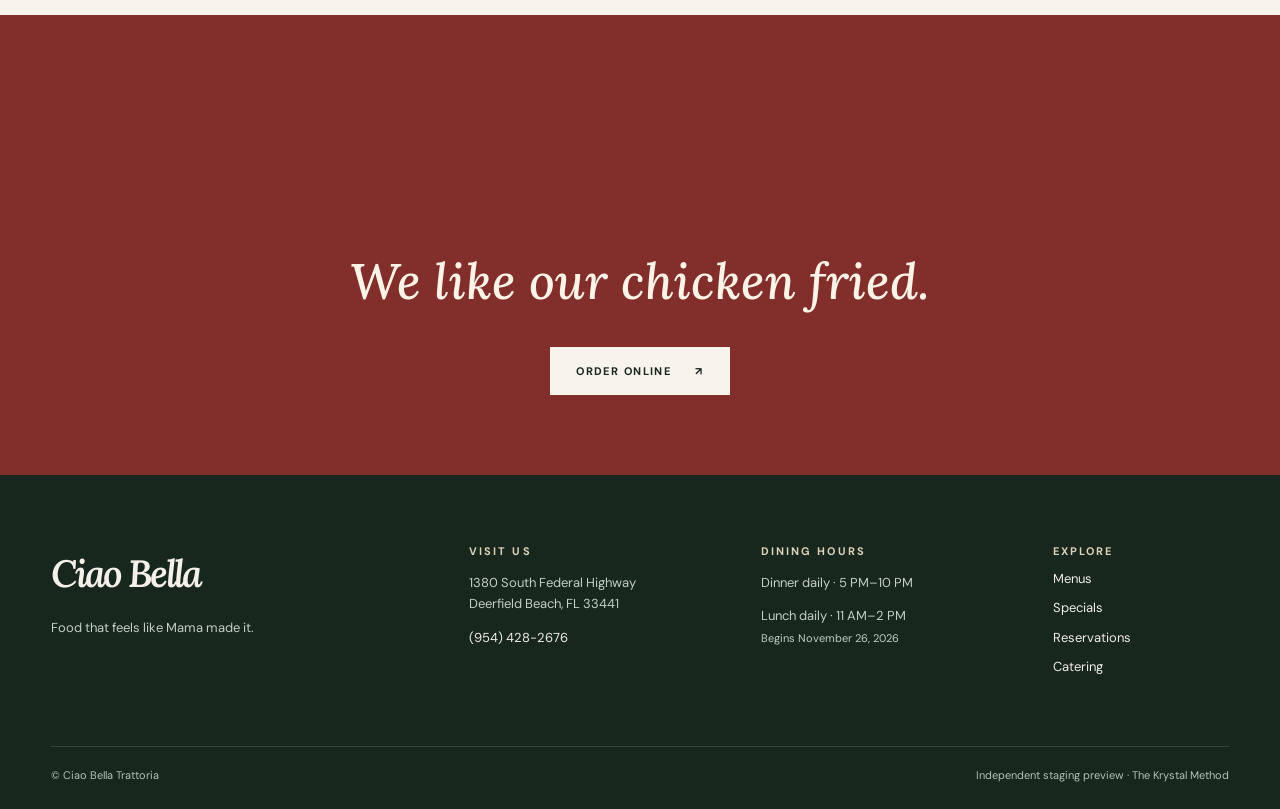
==== commit ff5353ce: "Include Kat-approved factual Zero Acre Farms frying oil mention without unverified claims" ====
--- a/site/index.html
+++ b/site/index.html
@@ -45,7 +45,7 @@
 </section>
 <section class="cb-intro section container">
   <div class="cb-intro-mark cb-reveal"><img src="assets/3640.png" alt="Ciao Bella Italian Trattoria original restaurant logo" width="420" height="420" loading="lazy" decoding="async"></div>
-  <div class="cb-intro-copy cb-reveal"><span class="cb-kicker">CIAO BELLA · DEERFIELD BEACH</span><h2>At the table</h2><p>Welcome to Ciao Bella Italian Trattoria. Enjoy family recipes, Ciao Bella pasta, Chef Andrei's house-made bread, and more.</p><a class="cb-textlink" href="menus.html">Explore the menus <span aria-hidden="true">↗</span></a></div>
+  <div class="cb-intro-copy cb-reveal"><span class="cb-kicker">CIAO BELLA · DEERFIELD BEACH</span><h2>At the table</h2><p>Welcome to Ciao Bella Italian Trattoria. Enjoy family recipes, Ciao Bella pasta, Chef Andrei's house-made bread, and more. Our kitchen uses Zero Acre Farms frying oil.</p><a class="cb-textlink" href="menus.html">Explore the menus <span aria-hidden="true">↗</span></a></div>
 </section>
 <section class="cb-gallery-section section" id="gallery"><div class="container">
   <div class="cb-section-header cb-reveal"><div><span class="cb-kicker">FROM THE KITCHEN</span><h2>A look at Ciao Bella</h2></div><p>Actual Ciao Bella food photography.</p></div>
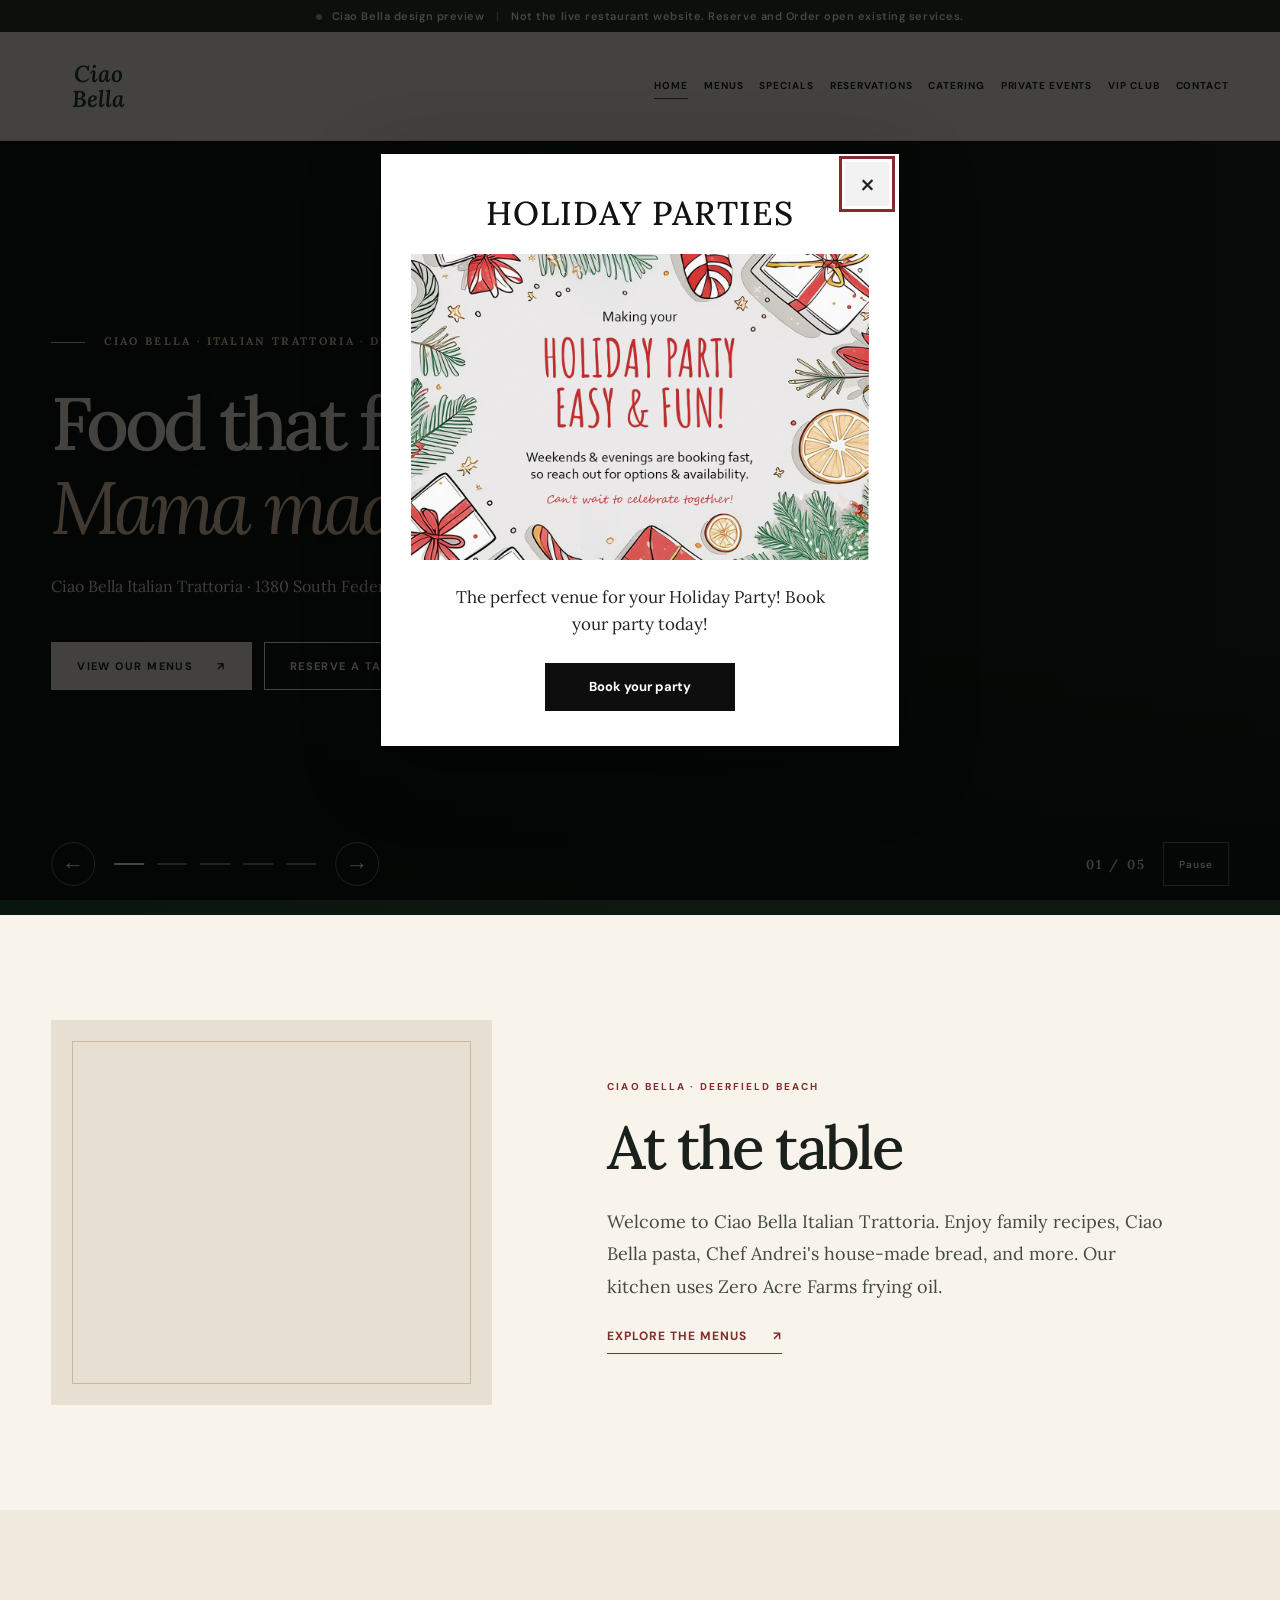
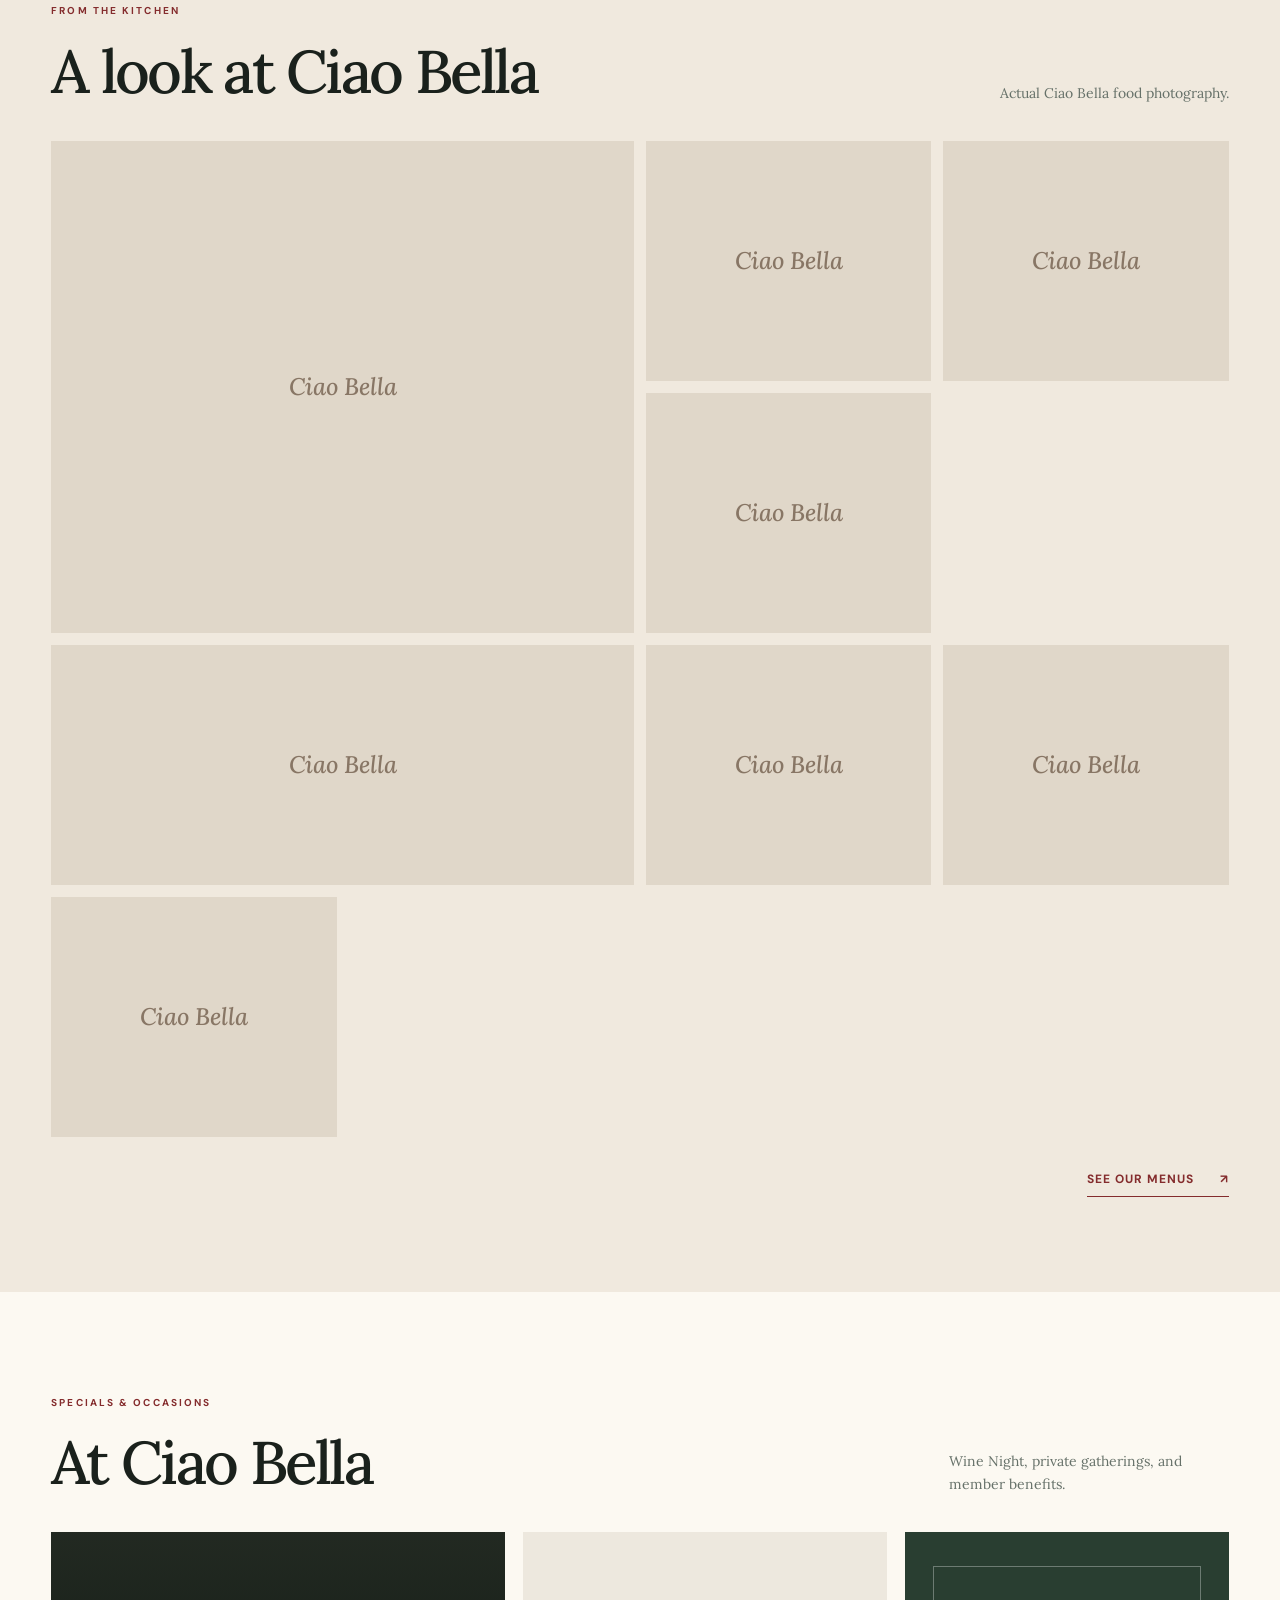
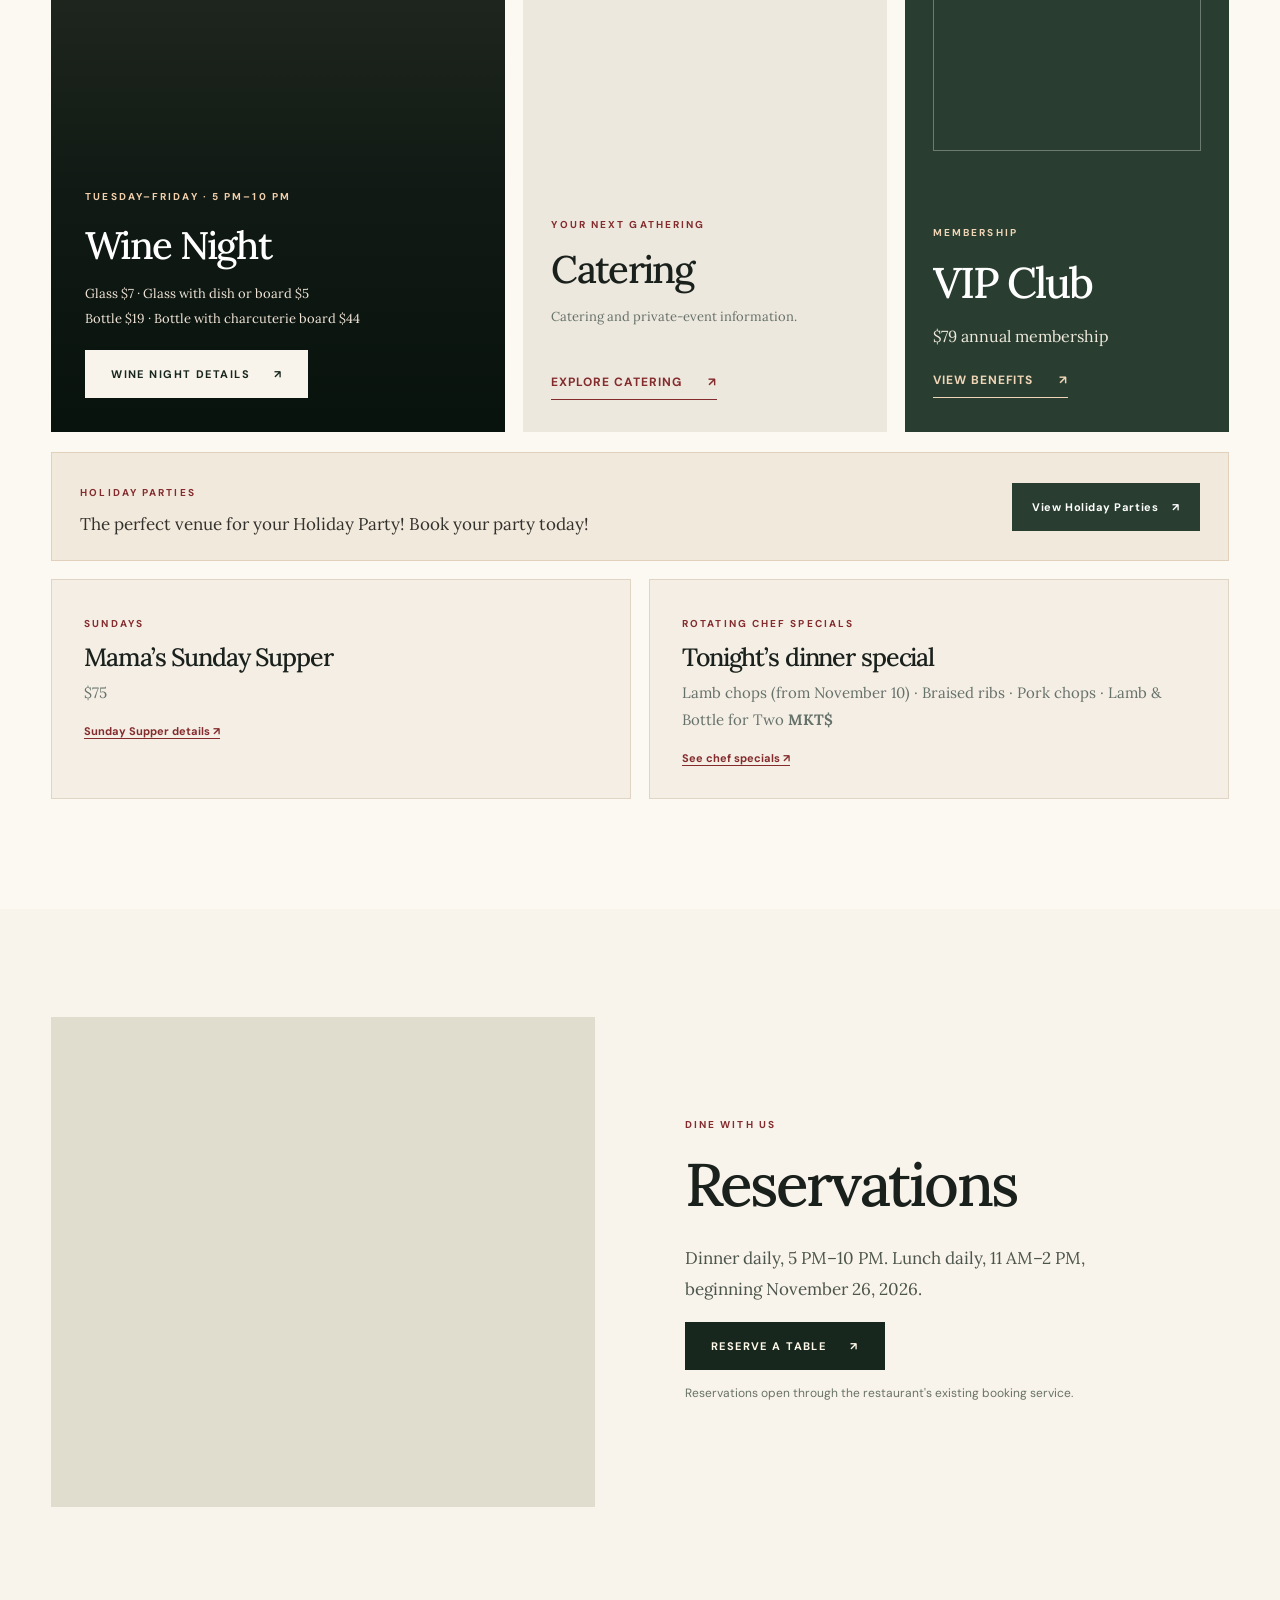
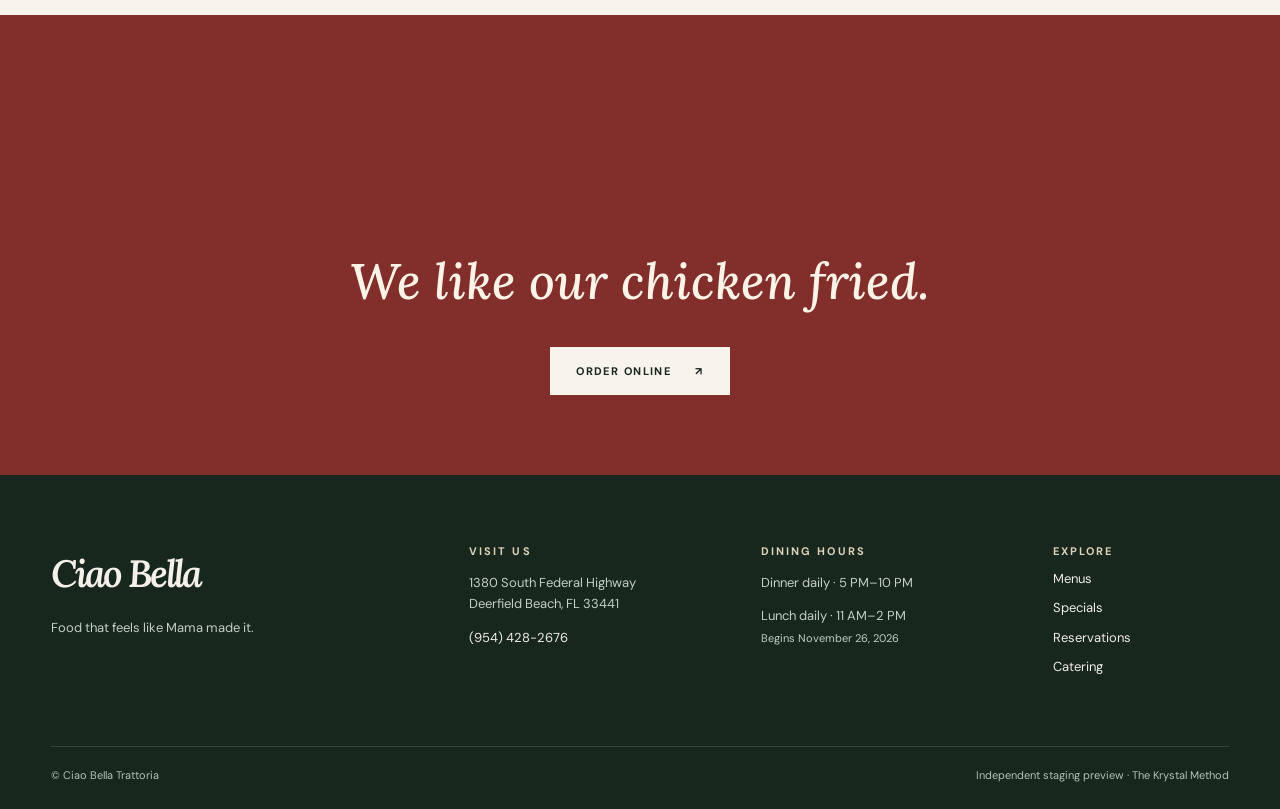
==== commit 948aa3bd: "Centralize provider links for safe independent booking, inquiry and ordering migration" ====
--- a/site/index.html
+++ b/site/index.html
@@ -31,7 +31,7 @@
     <div class="cb-hero-label"><span class="cb-ornament"></span> CIAO BELLA · ITALIAN TRATTORIA · DEERFIELD BEACH</div>
     <h1>Food that feels like<br><em>Mama made it.</em></h1>
     <p>Ciao Bella Italian Trattoria · 1380 South Federal Highway</p>
-    <div class="cb-actions"><a class="cb-cta cb-cta-light" href="menus.html">View our menus<span aria-hidden="true">↗</span></a><a class="cb-cta cb-cta-line" href="https://tmt.spotapps.co/reservations?spot_id=344525" target="_blank" rel="noopener noreferrer">Reserve a table<span aria-hidden="true">↗</span></a></div>
+    <div class="cb-actions"><a class="cb-cta cb-cta-light" href="menus.html">View our menus<span aria-hidden="true">↗</span></a><a class="cb-cta cb-cta-line" href="https://tmt.spotapps.co/reservations?spot_id=344525" data-service="reservations" data-service="reservations" target="_blank" rel="noopener noreferrer">Reserve a table<span aria-hidden="true">↗</span></a></div>
   </div>
   <div class="cb-hero-bottom container">
     <div class="cb-carousel-nav" aria-label="Food photo controls">
@@ -69,10 +69,10 @@
   <div class="cb-holiday-quick cb-reveal"><div><span class="cb-kicker">HOLIDAY PARTIES</span><p>The perfect venue for your Holiday Party! Book your party today!</p></div><button type="button" class="cb-holiday-show" data-open-holiday>View Holiday Parties <span aria-hidden="true">↗</span></button></div>
   <div class="cb-weekly-strip cb-reveal"><div><span class="cb-kicker">SUNDAYS</span><h3>Mama’s Sunday Supper</h3><p>$75</p><a href="specials.html#sunday-supper">Sunday Supper details ↗</a></div><div><span class="cb-kicker">ROTATING CHEF SPECIALS</span><h3>Tonight’s dinner special</h3><p>Lamb chops (from November 10) · Braised ribs · Pork chops · Lamb &amp; Bottle for Two <strong>MKT$</strong></p><a href="specials.html#chef-specials">See chef specials ↗</a></div></div>
 </div></section>
-<section class="cb-visit section container"><div class="cb-visit-photo cb-reveal"><img src="assets/3637.webp" alt="Ciao Bella Italian entrée with pasta" loading="lazy" decoding="async" width="1440" height="1440"></div><div class="cb-visit-copy cb-reveal"><span class="cb-kicker">DINE WITH US</span><h2>Reservations</h2><p>Dinner daily, 5 PM–10 PM. Lunch daily, 11 AM–2 PM, beginning November 26, 2026.</p><a class="cb-cta cb-cta-dark" href="https://tmt.spotapps.co/reservations?spot_id=344525" target="_blank" rel="noopener noreferrer">Reserve a table <span aria-hidden="true">↗</span></a><p class="cb-service-note">Reservations open through the restaurant's existing booking service.</p></div></section>
-<section class="cb-closing"><div class="container cb-closing-inner cb-reveal"><img src="assets/3640.png" alt="Ciao Bella Italian Trattoria logo" loading="lazy" decoding="async" width="160" height="160"><p>We like our chicken fried.</p><a class="cb-cta cb-cta-light" href="https://slicelife.com/restaurants/fl/deerfield-beach/33441/ciao-bella-trattoria-deerfield-beach/menu?destination=order&amp;promotion=order_online&amp;source=pop_up&amp;spot_id=344525" target="_blank" rel="noopener noreferrer">Order online <span aria-hidden="true">↗</span></a></div></section>
+<section class="cb-visit section container"><div class="cb-visit-photo cb-reveal"><img src="assets/3637.webp" alt="Ciao Bella Italian entrée with pasta" loading="lazy" decoding="async" width="1440" height="1440"></div><div class="cb-visit-copy cb-reveal"><span class="cb-kicker">DINE WITH US</span><h2>Reservations</h2><p>Dinner daily, 5 PM–10 PM. Lunch daily, 11 AM–2 PM, beginning November 26, 2026.</p><a class="cb-cta cb-cta-dark" href="https://tmt.spotapps.co/reservations?spot_id=344525" data-service="reservations" data-service="reservations" target="_blank" rel="noopener noreferrer">Reserve a table <span aria-hidden="true">↗</span></a><p class="cb-service-note">Reservations open through the restaurant's existing booking service.</p></div></section>
+<section class="cb-closing"><div class="container cb-closing-inner cb-reveal"><img src="assets/3640.png" alt="Ciao Bella Italian Trattoria logo" loading="lazy" decoding="async" width="160" height="160"><p>We like our chicken fried.</p><a class="cb-cta cb-cta-light" href="https://slicelife.com/restaurants/fl/deerfield-beach/33441/ciao-bella-trattoria-deerfield-beach/menu?destination=order&amp;promotion=order_online&amp;source=pop_up&amp;spot_id=344525" data-service="ordering" target="_blank" rel="noopener noreferrer">Order online <span aria-hidden="true">↗</span></a></div></section>
 </main>
-<div class="cb-mobile-actions" aria-label="Quick restaurant actions"><a href="https://tmt.spotapps.co/reservations?spot_id=344525" target="_blank" rel="noopener noreferrer">Reserve <span aria-hidden="true">↗</span></a><a href="https://slicelife.com/restaurants/fl/deerfield-beach/33441/ciao-bella-trattoria-deerfield-beach/menu?destination=order&amp;promotion=order_online&amp;source=pop_up&amp;spot_id=344525" target="_blank" rel="noopener noreferrer">Order online <span aria-hidden="true">↗</span></a></div>
+<div class="cb-mobile-actions" aria-label="Quick restaurant actions"><a href="https://tmt.spotapps.co/reservations?spot_id=344525" data-service="reservations" data-service="reservations" target="_blank" rel="noopener noreferrer">Reserve <span aria-hidden="true">↗</span></a><a href="https://slicelife.com/restaurants/fl/deerfield-beach/33441/ciao-bella-trattoria-deerfield-beach/menu?destination=order&amp;promotion=order_online&amp;source=pop_up&amp;spot_id=344525" data-service="ordering" target="_blank" rel="noopener noreferrer">Order online <span aria-hidden="true">↗</span></a></div>
 
 <dialog id="cbHolidayDialog" class="cb-holiday-dialog" aria-labelledby="cbHolidayTitle" aria-describedby="cbHolidayCopy">
   <div class="cb-holiday-content">
@@ -80,7 +80,7 @@
     <h2 id="cbHolidayTitle">HOLIDAY PARTIES</h2>
     <img class="cb-holiday-art" src="assets/holiday-party-original.jpg" alt="Original Holiday Party graphic: Making your Holiday Party Easy &amp; Fun! Weekends &amp; evenings are booking fast, so reach out for options &amp; availability. Can't wait to celebrate together!" width="1000" height="667" loading="eager" decoding="async">
     <p id="cbHolidayCopy">The perfect venue for your Holiday Party! Book your party today!</p>
-    <a class="cb-holiday-book" href="https://tmt.spotapps.co/private-parties?spot_id=344525" target="_blank" rel="noopener noreferrer">Book your party</a>
+    <a class="cb-holiday-book" href="https://tmt.spotapps.co/private-parties?spot_id=344525" data-service="private_events" data-service="private_events" target="_blank" rel="noopener noreferrer">Book your party</a>
   </div>
 </dialog>
 <dialog id="cbGalleryDialog" class="cb-gallery-dialog" aria-label="Ciao Bella photo viewer">
